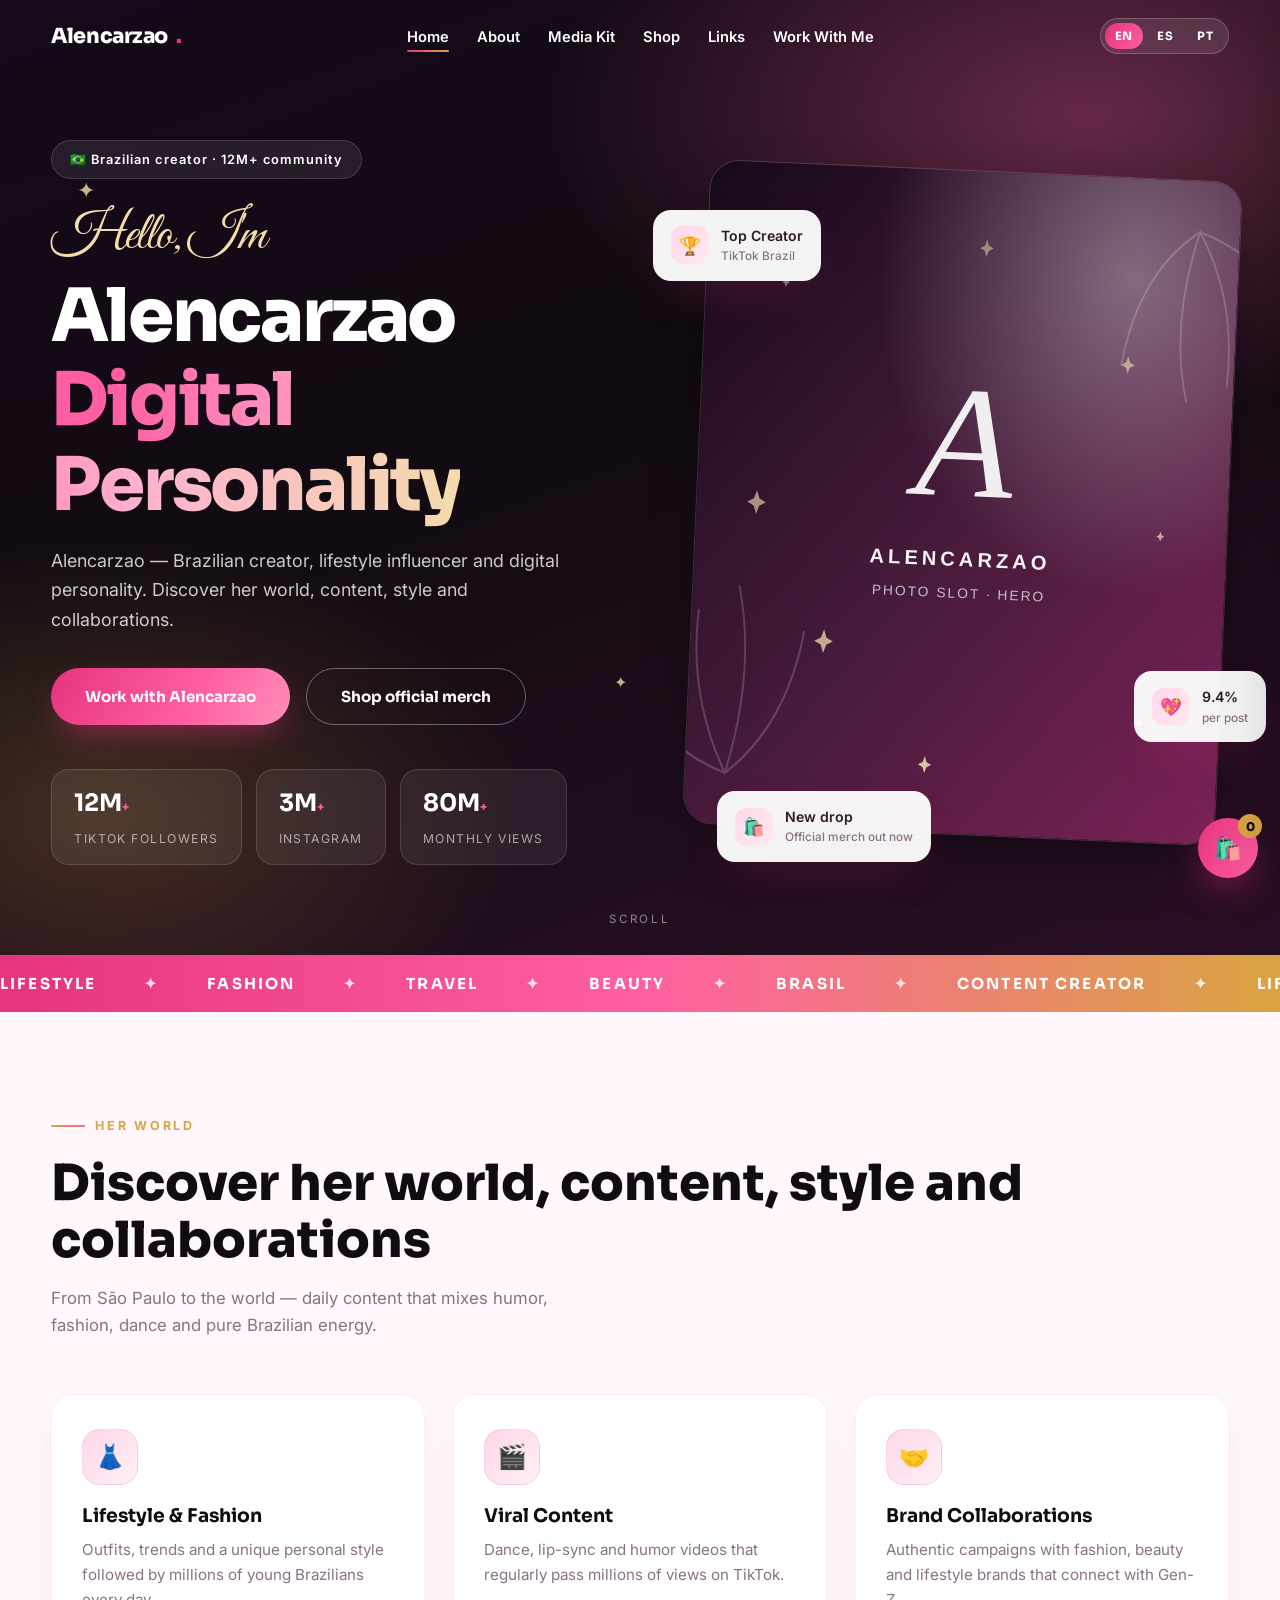
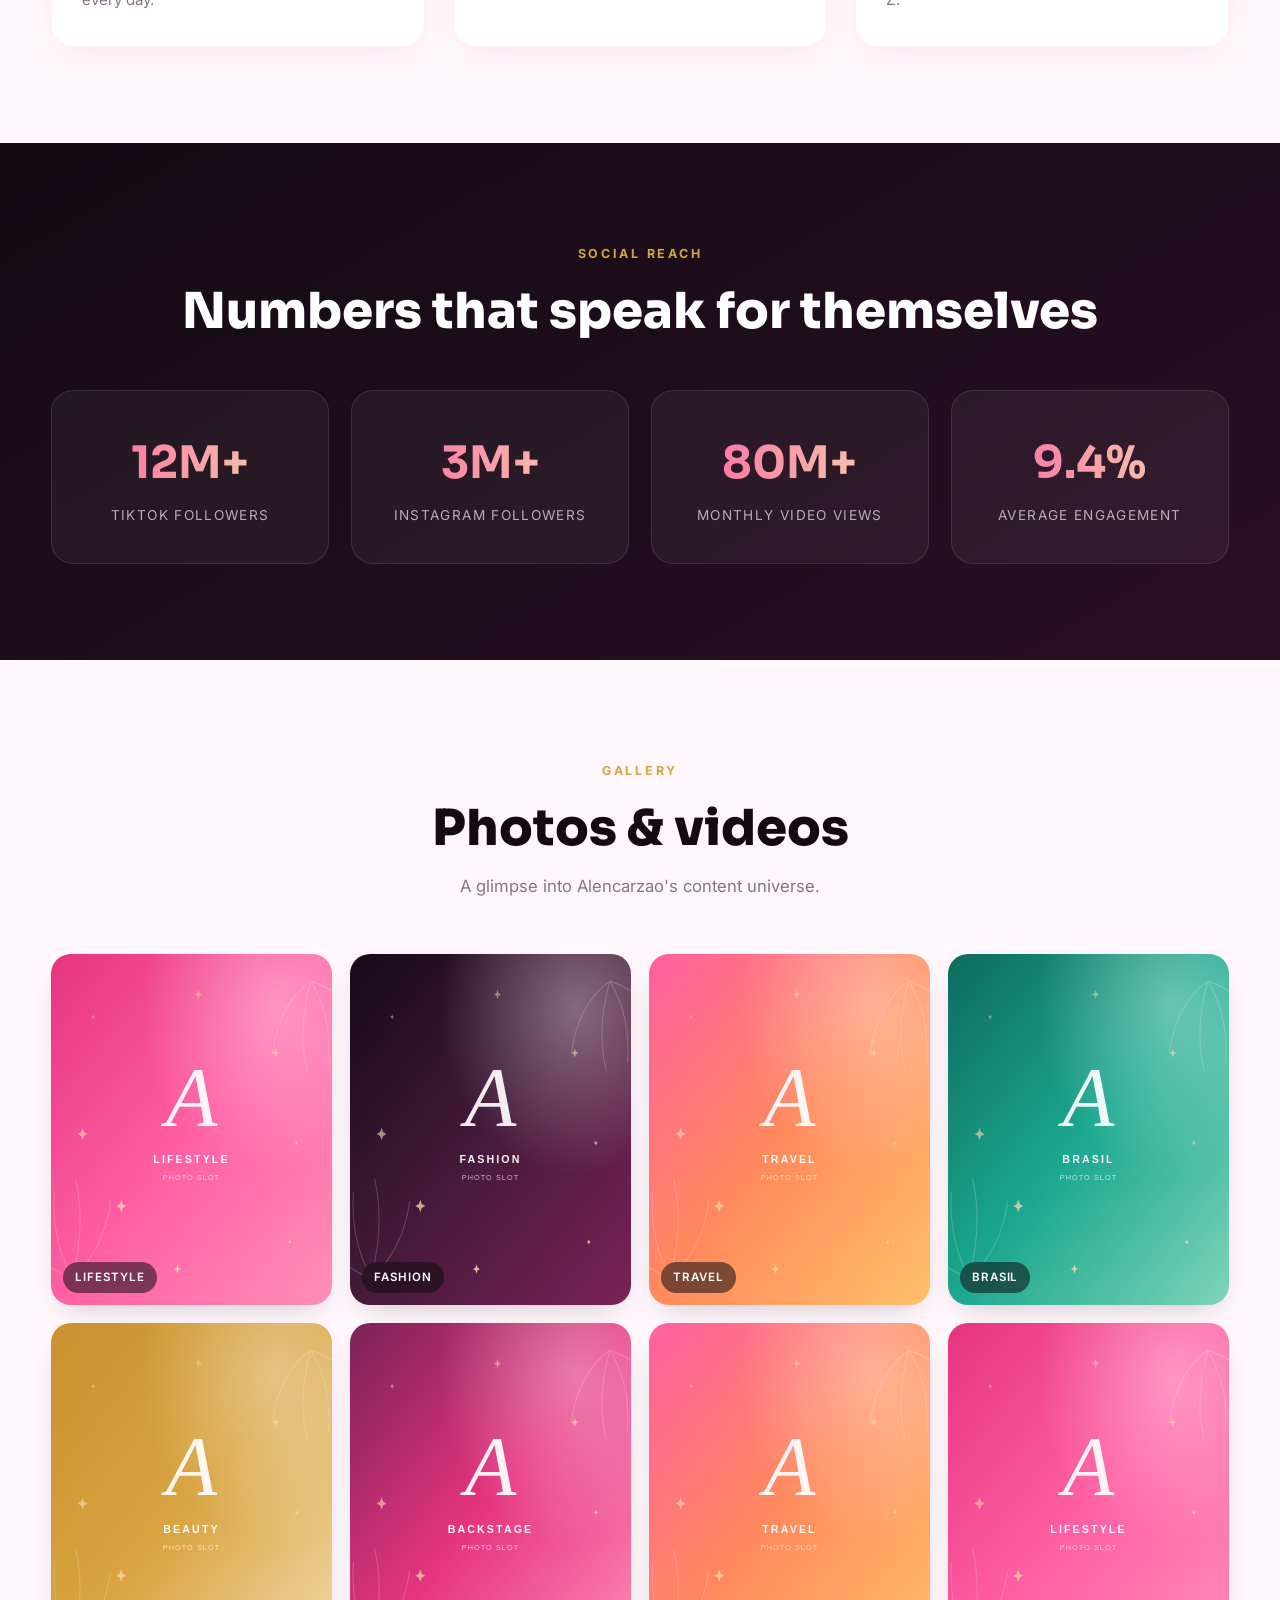
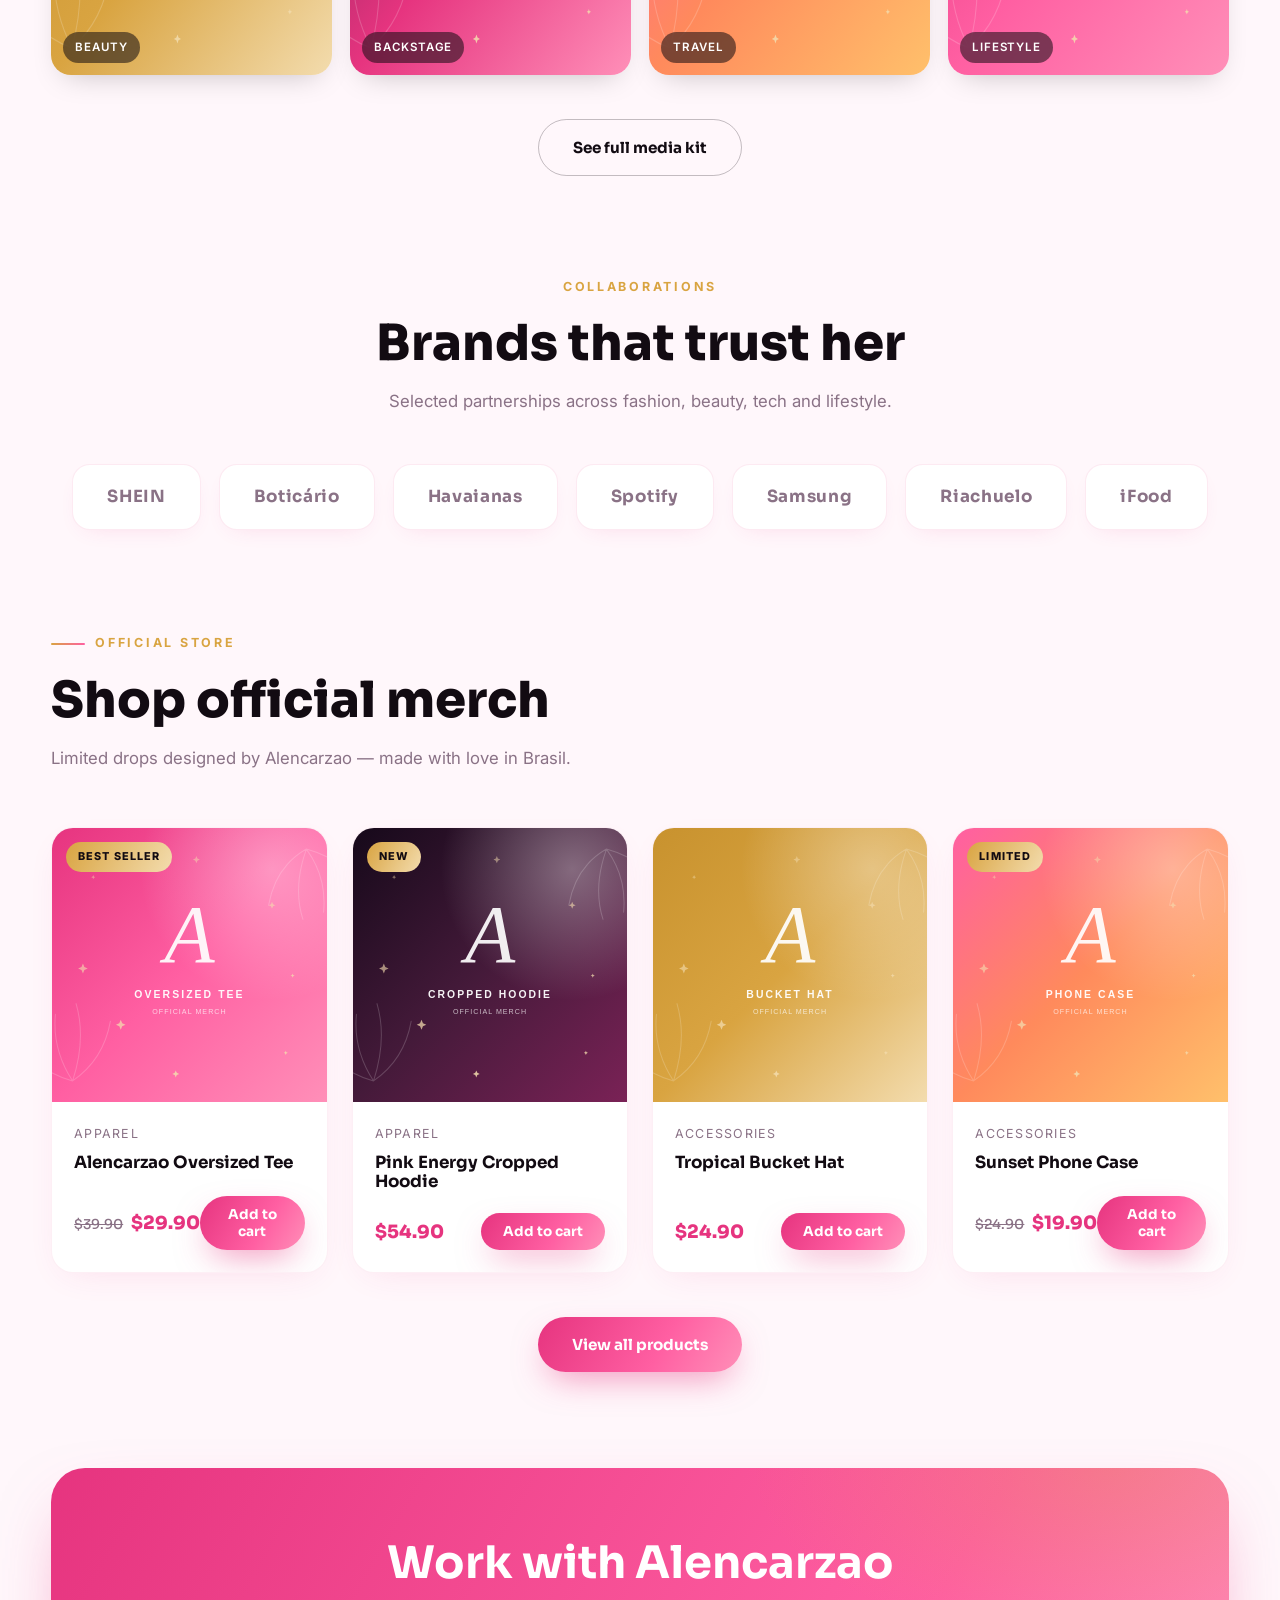
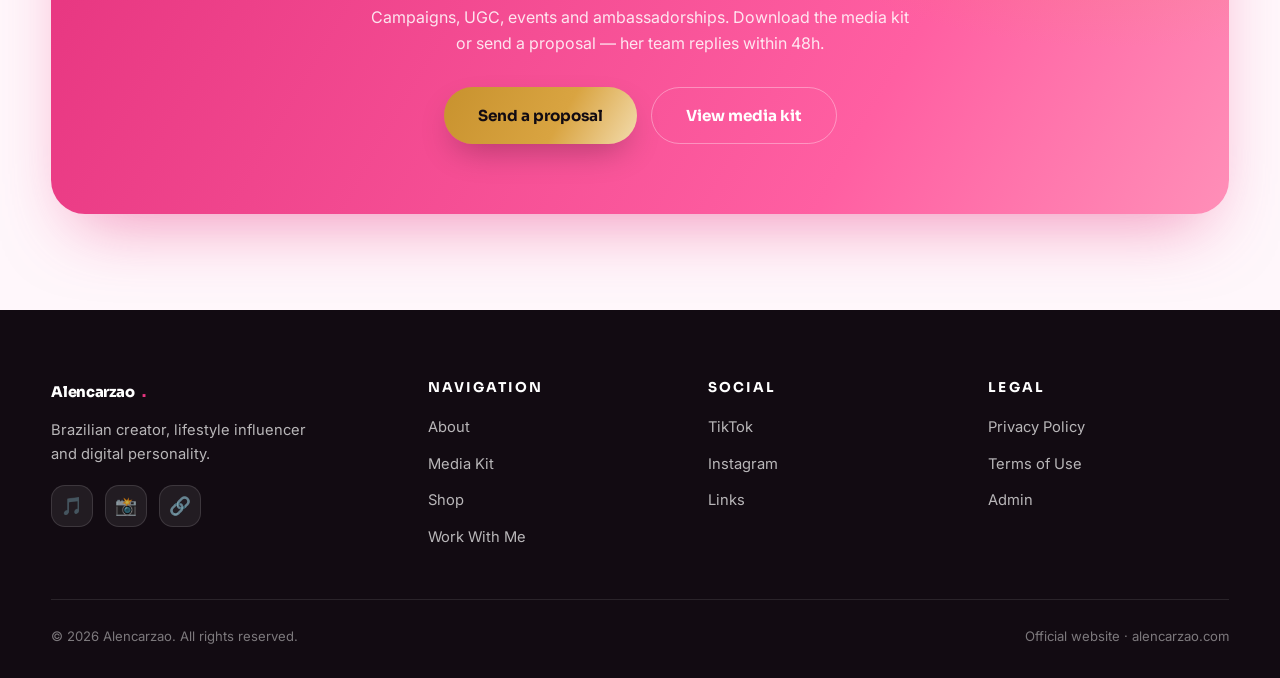
==== index.html @ 4f6c4b04 "Add Alencarzao official website: multilingual (EN/ES/PT-BR) influencer site with media kit, shop, li" ====
<!DOCTYPE html>
<html lang="en">
<head>
  <meta charset="UTF-8">
  <meta name="viewport" content="width=device-width, initial-scale=1.0">
  <title>Alencarzao — Brazilian Creator & Digital Personality | Official Site</title>
  <meta name="description" content="Alencarzao — Brazilian creator, lifestyle influencer and digital personality. Discover her world, content, style and collaborations. Shop official merch.">
  <meta property="og:title" content="Alencarzao — Official Site">
  <meta property="og:description" content="Brazilian creator, lifestyle influencer and digital personality. 12M+ community.">
  <meta property="og:type" content="website">
  <meta property="og:url" content="https://alencarzao.com">
  <link rel="icon" href="data:image/svg+xml,<svg xmlns='http://www.w3.org/2000/svg' viewBox='0 0 100 100'><text y='.9em' font-size='90'>💖</text></svg>">
  <link rel="preconnect" href="https://fonts.googleapis.com">
  <link rel="preconnect" href="https://fonts.gstatic.com" crossorigin>
  <link href="https://fonts.googleapis.com/css2?family=Sora:wght@400;600;700;800&family=Inter:wght@400;500;600;700&family=Great+Vibes&display=swap" rel="stylesheet">
  <link rel="stylesheet" href="assets/css/style.css">
</head>
<body>

  <!-- ============ HEADER ============ -->
  <header class="site-header on-dark-header">
    <div class="container header-inner">
      <a href="index.html" class="logo">Alencarzao<span class="dot">.</span></a>
      <nav>
        <ul class="nav-links">
          <li><a href="index.html" class="active" data-i18n="nav.home">Home</a></li>
          <li><a href="about.html" data-i18n="nav.about">About</a></li>
          <li><a href="mediakit.html" data-i18n="nav.mediakit">Media Kit</a></li>
          <li><a href="shop.html" data-i18n="nav.shop">Shop</a></li>
          <li><a href="links.html" data-i18n="nav.links">Links</a></li>
          <li><a href="contact.html" data-i18n="nav.contact">Work With Me</a></li>
        </ul>
      </nav>
      <div class="header-actions">
        <div class="lang-switch">
          <button data-lang="en">EN</button>
          <button data-lang="es">ES</button>
          <button data-lang="pt">PT</button>
        </div>
        <button class="burger" aria-label="Menu"><span></span><span></span><span></span></button>
      </div>
    </div>
  </header>

  <!-- ============ HERO ============ -->
  <section class="hero">
    <span class="sparkle" style="top:18%; left:6%; font-size:1.4rem;">✦</span>
    <span class="sparkle" style="top:70%; left:48%; font-size:1rem; animation-delay:1.2s;">✦</span>
    <span class="sparkle" style="top:30%; right:8%; font-size:1.2rem; animation-delay:2s;">✦</span>
    <div class="container">
      <div class="hero-text">
        <span class="hero-kicker" data-i18n="hero.kicker">🇧🇷 Brazilian creator · 12M+ community</span>
        <h1>
          <span class="script" data-i18n="hero.title.script">Hello, I'm</span>
          <span data-i18n="hero.title.main">Alencarzao</span><br>
          <em data-i18n="hero.title.em">Digital Personality</em>
        </h1>
        <p class="hero-sub" data-i18n="hero.sub">Alencarzao — Brazilian creator, lifestyle influencer and digital personality. Discover her world, content, style and collaborations.</p>
        <div class="hero-ctas">
          <a href="contact.html" class="btn btn-primary" data-i18n="hero.cta.work">Work with Alencarzao</a>
          <a href="shop.html" class="btn btn-ghost on-dark" data-i18n="hero.cta.shop">Shop official merch</a>
        </div>
        <div class="hero-stats">
          <div class="stat-pill"><b>12M<span class="plus">+</span></b><span data-i18n="hero.stat.tiktok">TikTok followers</span></div>
          <div class="stat-pill"><b>3M<span class="plus">+</span></b><span data-i18n="hero.stat.ig">Instagram</span></div>
          <div class="stat-pill"><b>80M<span class="plus">+</span></b><span data-i18n="hero.stat.views">Monthly views</span></div>
        </div>
      </div>
      <div class="hero-visual">
        <div class="hero-photo"><img src="assets/img/hero.svg" alt="Alencarzao — Brazilian creator" data-photo-slot="hero"></div>
        <div class="float-card fc-1"><span class="ic">🏆</span><div><span data-i18n="hero.card1">Top Creator</span><small data-i18n="hero.card1.sub">TikTok Brazil</small></div></div>
        <div class="float-card fc-2"><span class="ic">💖</span><div><span>9.4%</span><small data-i18n="hero.card2.sub">per post</small></div></div>
        <div class="float-card fc-3"><span class="ic">🛍️</span><div><span data-i18n="hero.card3">New drop</span><small data-i18n="hero.card3.sub">Official merch out now</small></div></div>
      </div>
    </div>
    <span class="hero-scroll" data-i18n="hero.scroll">Scroll</span>
  </section>

  <!-- ============ MARQUEE ============ -->
  <div class="marquee" aria-hidden="true">
    <div class="marquee-track">
      <span data-i18n="marquee.1">Lifestyle</span><span data-i18n="marquee.2">Fashion</span><span data-i18n="marquee.3">Travel</span>
      <span data-i18n="marquee.4">Beauty</span><span data-i18n="marquee.5">Brasil</span><span data-i18n="marquee.6">Content Creator</span>
      <span data-i18n="marquee.1">Lifestyle</span><span data-i18n="marquee.2">Fashion</span><span data-i18n="marquee.3">Travel</span>
      <span data-i18n="marquee.4">Beauty</span><span data-i18n="marquee.5">Brasil</span><span data-i18n="marquee.6">Content Creator</span>
    </div>
  </div>

  <!-- ============ HER WORLD ============ -->
  <section>
    <div class="container">
      <div class="reveal">
        <span class="eyebrow" data-i18n="world.eyebrow">Her world</span>
        <h2 class="section-title" data-i18n="world.title">Discover her world, content, style and collaborations</h2>
        <p class="section-sub" data-i18n="world.sub">From São Paulo to the world — daily content that mixes humor, fashion, dance and pure Brazilian energy.</p>
      </div>
      <div class="grid-3">
        <div class="card reveal"><span class="ic">👗</span><h3 data-i18n="world.c1.title">Lifestyle & Fashion</h3><p data-i18n="world.c1.text">Outfits, trends and a unique personal style followed by millions of young Brazilians every day.</p></div>
        <div class="card reveal reveal-d1"><span class="ic">🎬</span><h3 data-i18n="world.c2.title">Viral Content</h3><p data-i18n="world.c2.text">Dance, lip-sync and humor videos that regularly pass millions of views on TikTok.</p></div>
        <div class="card reveal reveal-d2"><span class="ic">🤝</span><h3 data-i18n="world.c3.title">Brand Collaborations</h3><p data-i18n="world.c3.text">Authentic campaigns with fashion, beauty and lifestyle brands that connect with Gen-Z.</p></div>
      </div>
    </div>
  </section>

  <!-- ============ STATS BAND ============ -->
  <section class="stats-band">
    <div class="container">
      <div class="center reveal">
        <span class="eyebrow" data-i18n="stats.eyebrow">Social reach</span>
        <h2 class="section-title" data-i18n="stats.title">Numbers that speak for themselves</h2>
      </div>
      <div class="stats-grid">
        <div class="stat-big reveal"><b>12M+</b><span data-i18n="stats.tiktok">TikTok followers</span></div>
        <div class="stat-big reveal reveal-d1"><b>3M+</b><span data-i18n="stats.ig">Instagram followers</span></div>
        <div class="stat-big reveal reveal-d2"><b>80M+</b><span data-i18n="stats.views">Monthly video views</span></div>
        <div class="stat-big reveal reveal-d3"><b>9.4%</b><span data-i18n="stats.eng">Average engagement</span></div>
      </div>
    </div>
  </section>

  <!-- ============ GALLERY ============ -->
  <section>
    <div class="container">
      <div class="center reveal">
        <span class="eyebrow" data-i18n="gallery.eyebrow">Gallery</span>
        <h2 class="section-title" data-i18n="gallery.title">Photos & videos</h2>
        <p class="section-sub" data-i18n="gallery.sub">A glimpse into Alencarzao's content universe.</p>
      </div>
      <div class="gallery-grid">
        <div class="g-item reveal"><img src="assets/img/gallery-1.svg" alt="Lifestyle" data-photo-slot="gallery-1"><span class="g-tag" data-i18n="gallery.tag1">Lifestyle</span></div>
        <div class="g-item reveal reveal-d1"><img src="assets/img/gallery-2.svg" alt="Fashion" data-photo-slot="gallery-2"><span class="g-tag" data-i18n="gallery.tag2">Fashion</span></div>
        <div class="g-item reveal reveal-d2"><img src="assets/img/gallery-3.svg" alt="Travel" data-photo-slot="gallery-3"><span class="g-tag" data-i18n="gallery.tag3">Travel</span></div>
        <div class="g-item reveal reveal-d3"><img src="assets/img/gallery-4.svg" alt="Brasil" data-photo-slot="gallery-4"><span class="g-tag" data-i18n="gallery.tag4">Brasil</span></div>
        <div class="g-item reveal"><img src="assets/img/gallery-5.svg" alt="Beauty" data-photo-slot="gallery-5"><span class="g-tag" data-i18n="gallery.tag5">Beauty</span></div>
        <div class="g-item reveal reveal-d1"><img src="assets/img/gallery-6.svg" alt="Backstage" data-photo-slot="gallery-6"><span class="g-tag" data-i18n="gallery.tag6">Backstage</span></div>
        <div class="g-item reveal reveal-d2"><img src="assets/img/gallery-3.svg" alt="Travel" data-photo-slot="gallery-7"><span class="g-tag" data-i18n="gallery.tag3">Travel</span></div>
        <div class="g-item reveal reveal-d3"><img src="assets/img/gallery-1.svg" alt="Lifestyle" data-photo-slot="gallery-8"><span class="g-tag" data-i18n="gallery.tag1">Lifestyle</span></div>
      </div>
      <div class="center" style="margin-top:44px;">
        <a href="mediakit.html" class="btn btn-ghost" data-i18n="gallery.cta">See full media kit</a>
      </div>
    </div>
  </section>

  <!-- ============ COLLABS ============ -->
  <section style="padding-top:0;">
    <div class="container">
      <div class="center reveal">
        <span class="eyebrow" data-i18n="collabs.eyebrow">Collaborations</span>
        <h2 class="section-title" data-i18n="collabs.title">Brands that trust her</h2>
        <p class="section-sub" data-i18n="collabs.sub">Selected partnerships across fashion, beauty, tech and lifestyle.</p>
      </div>
      <div class="collab-row reveal">
        <span class="collab-chip">SHEIN</span>
        <span class="collab-chip">Boticário</span>
        <span class="collab-chip">Havaianas</span>
        <span class="collab-chip">Spotify</span>
        <span class="collab-chip">Samsung</span>
        <span class="collab-chip">Riachuelo</span>
        <span class="collab-chip">iFood</span>
      </div>
    </div>
  </section>

  <!-- ============ SHOP PREVIEW ============ -->
  <section style="padding-top:0;">
    <div class="container">
      <div class="reveal">
        <span class="eyebrow" data-i18n="shop.eyebrow">Official store</span>
        <h2 class="section-title" data-i18n="shop.title">Shop official merch</h2>
        <p class="section-sub" data-i18n="shop.sub">Limited drops designed by Alencarzao — made with love in Brasil.</p>
      </div>
      <div class="grid-4" id="home-products"></div>
      <div class="center" style="margin-top:44px;">
        <a href="shop.html" class="btn btn-primary" data-i18n="shop.cta">View all products</a>
      </div>
    </div>
  </section>

  <!-- ============ CTA BANNER ============ -->
  <section style="padding-top:0;">
    <div class="container">
      <div class="cta-banner reveal">
        <h2 data-i18n="cta.title">Work with Alencarzao</h2>
        <p data-i18n="cta.text">Campaigns, UGC, events and ambassadorships. Download the media kit or send a proposal — her team replies within 48h.</p>
        <div style="display:flex; gap:14px; justify-content:center; flex-wrap:wrap;">
          <a href="contact.html" class="btn btn-gold" data-i18n="cta.btn1">Send a proposal</a>
          <a href="mediakit.html" class="btn btn-ghost on-dark" data-i18n="cta.btn2">View media kit</a>
        </div>
      </div>
    </div>
  </section>

  <!-- ============ FOOTER ============ -->
  <footer class="site-footer">
    <div class="container">
      <div class="footer-grid">
        <div>
          <a href="index.html" class="logo">Alencarzao<span class="dot">.</span></a>
          <p style="font-size:.92rem; max-width:280px;" data-i18n="footer.tagline">Brazilian creator, lifestyle influencer and digital personality.</p>
          <div class="social-row">
            <a href="https://www.tiktok.com/@rigbylokaporradeira" target="_blank" rel="noopener" aria-label="TikTok">🎵</a>
            <a href="https://www.instagram.com/alencarzaoficial/" target="_blank" rel="noopener" aria-label="Instagram">📸</a>
            <a href="links.html" aria-label="Links">🔗</a>
          </div>
        </div>
        <div>
          <h4 data-i18n="footer.nav">Navigation</h4>
          <ul>
            <li><a href="about.html" data-i18n="nav.about">About</a></li>
            <li><a href="mediakit.html" data-i18n="nav.mediakit">Media Kit</a></li>
            <li><a href="shop.html" data-i18n="nav.shop">Shop</a></li>
            <li><a href="contact.html" data-i18n="nav.contact">Work With Me</a></li>
          </ul>
        </div>
        <div>
          <h4 data-i18n="footer.social">Social</h4>
          <ul>
            <li><a href="https://www.tiktok.com/@rigbylokaporradeira" target="_blank" rel="noopener">TikTok</a></li>
            <li><a href="https://www.instagram.com/alencarzaoficial/" target="_blank" rel="noopener">Instagram</a></li>
            <li><a href="links.html" data-i18n="nav.links">Links</a></li>
          </ul>
        </div>
        <div>
          <h4 data-i18n="footer.legal">Legal</h4>
          <ul>
            <li><a href="#" data-i18n="footer.privacy">Privacy Policy</a></li>
            <li><a href="#" data-i18n="footer.terms">Terms of Use</a></li>
            <li><a href="admin/" data-i18n="footer.admin">Admin</a></li>
          </ul>
        </div>
      </div>
      <div class="footer-bottom">
        <span>© 2026 Alencarzao. <span data-i18n="footer.rights">All rights reserved.</span></span>
        <span><span data-i18n="footer.made">Official website</span> · alencarzao.com</span>
      </div>
    </div>
  </footer>

  <!-- Cart -->
  <button class="cart-fab" aria-label="Cart">🛍️<span class="cart-count">0</span></button>
  <div class="drawer-backdrop"></div>
  <aside class="cart-drawer">
    <div class="cart-head"><h3 data-i18n="cart.title">Your cart</h3><button class="cart-close">✕</button></div>
    <div class="cart-items"></div>
    <div class="cart-foot">
      <div class="cart-total"><span data-i18n="cart.total">Total</span><b>$0.00</b></div>
      <button class="btn btn-primary cart-checkout-btn" data-i18n="cart.checkout">Checkout</button>
    </div>
  </aside>

  <script src="assets/js/i18n.js"></script>
  <script src="assets/js/main.js"></script>
  <script>
    document.addEventListener("DOMContentLoaded", () => renderProducts("#home-products", "all", 4));
    document.addEventListener("langchange", () => renderProducts("#home-products", "all", 4));
  </script>
</body>
</html>
---- assets/css/style.css ----
/* ============================================================
   ALENCARZAO — Official Site
   Premium feminine Brazilian aesthetic: pink / white / black / soft gold
   ============================================================ */

:root {
  --pink: #ff5fa2;
  --pink-deep: #e6347f;
  --pink-soft: #ffd6e8;
  --pink-bg: #fff7fb;
  --gold: #d9a441;
  --gold-soft: #f3dcae;
  --black: #120b12;
  --black-soft: #1d141d;
  --white: #ffffff;
  --ink: #2b1c28;
  --muted: #8a7286;
  --radius: 22px;
  --shadow: 0 18px 50px -18px rgba(230, 52, 127, .25);
  --shadow-dark: 0 24px 60px -20px rgba(0, 0, 0, .55);
  --font-head: 'Sora', sans-serif;
  --font-body: 'Inter', sans-serif;
  --font-script: 'Great Vibes', cursive;
}

* { margin: 0; padding: 0; box-sizing: border-box; }

html { scroll-behavior: smooth; }

body {
  font-family: var(--font-body);
  color: var(--ink);
  background: var(--pink-bg);
  line-height: 1.65;
  overflow-x: hidden;
}

img, svg { max-width: 100%; display: block; }

h1, h2, h3, h4 { font-family: var(--font-head); line-height: 1.15; color: var(--black); }

a { color: inherit; text-decoration: none; }

.container { width: min(1180px, 92%); margin: 0 auto; }

section { padding: 96px 0; position: relative; }

/* ---------- Utility ---------- */
.script { font-family: var(--font-script); color: var(--pink-deep); font-weight: 400; }
.eyebrow {
  display: inline-flex; align-items: center; gap: 10px;
  font-size: .78rem; font-weight: 700; letter-spacing: .22em;
  text-transform: uppercase; color: var(--gold);
  margin-bottom: 18px;
}
.eyebrow::before { content: ""; width: 34px; height: 2px; background: linear-gradient(90deg, var(--gold), var(--pink)); border-radius: 2px; }

.section-title { font-size: clamp(2rem, 4.4vw, 3.1rem); font-weight: 800; margin-bottom: 16px; }
.section-sub { color: var(--muted); max-width: 560px; font-size: 1.05rem; }

.center { text-align: center; }
.center .section-sub { margin: 0 auto; }
.center .eyebrow::before { display: none; }

/* ---------- Buttons ---------- */
.btn {
  display: inline-flex; align-items: center; justify-content: center; gap: 10px;
  padding: 15px 34px; border-radius: 999px;
  font-family: var(--font-head); font-weight: 700; font-size: .95rem;
  cursor: pointer; border: none; transition: transform .25s ease, box-shadow .25s ease, background .25s ease;
}
.btn:active { transform: scale(.97); }
.btn-primary {
  background: linear-gradient(120deg, var(--pink-deep), var(--pink) 60%, #ff8fb8);
  color: #fff; box-shadow: 0 14px 34px -10px rgba(230, 52, 127, .55);
}
.btn-primary:hover { transform: translateY(-3px); box-shadow: 0 20px 40px -10px rgba(230, 52, 127, .6); }
.btn-gold {
  background: linear-gradient(120deg, #c8922e, var(--gold) 60%, var(--gold-soft));
  color: var(--black); box-shadow: 0 14px 34px -12px rgba(217, 164, 65, .55);
}
.btn-gold:hover { transform: translateY(-3px); }
.btn-ghost {
  background: transparent; color: var(--black);
  border: 1.5px solid rgba(18, 11, 18, .25);
}
.btn-ghost:hover { border-color: var(--pink-deep); color: var(--pink-deep); transform: translateY(-3px); }
.btn-ghost.on-dark { color: #fff; border-color: rgba(255, 255, 255, .35); }
.btn-ghost.on-dark:hover { border-color: var(--pink); color: var(--pink-soft); }
.btn-sm { padding: 10px 22px; font-size: .85rem; }

/* ---------- Header ---------- */
.site-header {
  position: fixed; inset: 0 0 auto 0; z-index: 100;
  transition: background .35s ease, box-shadow .35s ease, padding .35s ease;
  padding: 18px 0;
}
.site-header.scrolled {
  background: rgba(255, 255, 255, .88);
  backdrop-filter: blur(14px); -webkit-backdrop-filter: blur(14px);
  box-shadow: 0 8px 30px -12px rgba(230, 52, 127, .18);
  padding: 10px 0;
}
.header-inner { display: flex; align-items: center; justify-content: space-between; gap: 20px; }

.logo { font-family: var(--font-head); font-weight: 800; font-size: 1.3rem; letter-spacing: -.02em; color: var(--black); display: flex; align-items: center; gap: 8px; }
.logo .dot { color: var(--pink-deep); }
.on-dark-header .logo, .on-dark-header .nav-links a { color: #fff; }
.site-header.scrolled .logo, .site-header.scrolled .nav-links a { color: var(--black); }

.nav-links { display: flex; align-items: center; gap: 28px; list-style: none; }
.nav-links a { font-size: .92rem; font-weight: 600; position: relative; padding: 4px 0; }
.nav-links a::after {
  content: ""; position: absolute; left: 0; bottom: -2px; width: 0; height: 2px;
  background: linear-gradient(90deg, var(--pink-deep), var(--gold)); border-radius: 2px; transition: width .3s ease;
}
.nav-links a:hover::after, .nav-links a.active::after { width: 100%; }

.header-actions { display: flex; align-items: center; gap: 14px; }

/* Language switcher */
.lang-switch { display: flex; gap: 4px; background: rgba(255, 255, 255, .6); border: 1px solid rgba(230, 52, 127, .18); border-radius: 999px; padding: 4px; }
.on-dark-header .lang-switch { background: rgba(255, 255, 255, .1); border-color: rgba(255, 255, 255, .2); }
.site-header.scrolled .lang-switch { background: rgba(255, 255, 255, .7); border-color: rgba(230, 52, 127, .18); }
.lang-switch button {
  border: none; background: transparent; cursor: pointer;
  font-family: var(--font-head); font-size: .72rem; font-weight: 700;
  padding: 6px 10px; border-radius: 999px; color: inherit; letter-spacing: .06em;
}
.on-dark-header .lang-switch button { color: #fff; }
.site-header.scrolled .lang-switch button { color: var(--ink); }
.lang-switch button.active { background: linear-gradient(120deg, var(--pink-deep), var(--pink)); color: #fff !important; }

.burger { display: none; width: 44px; height: 44px; border: none; background: transparent; cursor: pointer; z-index: 120; }
.burger span { display: block; width: 24px; height: 2px; margin: 5px auto; background: currentColor; border-radius: 2px; transition: .3s; color: var(--black); }
.on-dark-header .burger span { background: #fff; }
.site-header.scrolled .burger span { background: var(--black); }
.burger.open span:nth-child(1) { transform: translateY(7px) rotate(45deg); }
.burger.open span:nth-child(2) { opacity: 0; }
.burger.open span:nth-child(3) { transform: translateY(-7px) rotate(-45deg); }

/* ---------- Hero ---------- */
.hero {
  min-height: 100svh; display: flex; align-items: center;
  background:
    radial-gradient(900px 500px at 85% 12%, rgba(255, 95, 162, .35), transparent 60%),
    radial-gradient(700px 460px at 8% 85%, rgba(217, 164, 65, .22), transparent 60%),
    linear-gradient(160deg, #16091a 0%, var(--black) 45%, #2a0f24 100%);
  color: #fff; padding: 140px 0 90px; overflow: hidden;
}
.hero .container { display: grid; grid-template-columns: 1.05fr .95fr; gap: 56px; align-items: center; }

.hero-kicker {
  display: inline-flex; align-items: center; gap: 10px;
  background: rgba(255, 255, 255, .08); border: 1px solid rgba(255, 255, 255, .14);
  padding: 8px 18px; border-radius: 999px; font-size: .8rem; font-weight: 600; letter-spacing: .08em;
  margin-bottom: 26px; backdrop-filter: blur(6px);
}
.hero-kicker .flag { font-size: 1rem; }

.hero h1 { color: #fff; font-size: clamp(2.8rem, 6.5vw, 4.6rem); font-weight: 800; letter-spacing: -.03em; margin-bottom: 8px; }
.hero h1 .script { display: block; font-size: clamp(2.2rem, 5vw, 3.4rem); color: var(--gold-soft); margin-bottom: 6px; }
.hero h1 em { font-style: normal; background: linear-gradient(90deg, var(--pink) 10%, #ffb1cf 50%, var(--gold-soft)); -webkit-background-clip: text; background-clip: text; -webkit-text-fill-color: transparent; }

.hero-sub { color: rgba(255, 255, 255, .78); font-size: 1.12rem; max-width: 520px; margin: 18px 0 34px; }

.hero-ctas { display: flex; flex-wrap: wrap; gap: 16px; margin-bottom: 44px; }

.hero-stats { display: flex; gap: 14px; flex-wrap: wrap; }
.stat-pill {
  background: rgba(255, 255, 255, .07); border: 1px solid rgba(255, 255, 255, .13);
  border-radius: 18px; padding: 14px 22px; backdrop-filter: blur(8px); min-width: 128px;
}
.stat-pill b { display: block; font-family: var(--font-head); font-size: 1.5rem; color: #fff; }
.stat-pill span { font-size: .76rem; letter-spacing: .12em; text-transform: uppercase; color: rgba(255, 255, 255, .6); }
.stat-pill b .plus { color: var(--pink); }

.hero-visual { position: relative; }
.hero-photo {
  border-radius: 30px; overflow: hidden; box-shadow: var(--shadow-dark);
  transform: rotate(2.5deg); border: 1px solid rgba(255, 255, 255, .15);
}
.hero-photo img { width: 100%; aspect-ratio: 4 / 5; object-fit: cover; }
.float-card {
  position: absolute; background: rgba(255, 255, 255, .95); color: var(--ink);
  border-radius: 18px; padding: 14px 18px; box-shadow: var(--shadow);
  display: flex; align-items: center; gap: 12px; font-weight: 600; font-size: .88rem;
  animation: floaty 5s ease-in-out infinite;
}
.float-card .ic { width: 38px; height: 38px; border-radius: 12px; display: grid; place-items: center; font-size: 1.1rem; background: linear-gradient(135deg, var(--pink-soft), #ffeaf3); }
.float-card small { display: block; color: var(--muted); font-weight: 500; font-size: .74rem; }
.fc-1 { top: 6%; left: -8%; animation-delay: 0s; }
.fc-2 { bottom: 14%; right: -7%; animation-delay: 1.4s; }
.fc-3 { bottom: -4%; left: 4%; animation-delay: 2.6s; }

@keyframes floaty { 0%, 100% { transform: translateY(0); } 50% { transform: translateY(-12px); } }

.hero-scroll { position: absolute; bottom: 26px; left: 50%; transform: translateX(-50%); color: rgba(255,255,255,.5); font-size: .72rem; letter-spacing: .25em; text-transform: uppercase; animation: floaty 3s ease-in-out infinite; }

/* sparkle decorations */
.sparkle { position: absolute; color: var(--gold-soft); opacity: .8; animation: spark 4s ease-in-out infinite; pointer-events: none; }
@keyframes spark { 0%, 100% { transform: scale(.7) rotate(0deg); opacity: .35; } 50% { transform: scale(1.15) rotate(18deg); opacity: .95; } }

/* ---------- Marquee ---------- */
.marquee { background: linear-gradient(90deg, var(--pink-deep), var(--pink) 50%, var(--gold)); padding: 16px 0; overflow: hidden; }
.marquee-track { display: flex; gap: 48px; white-space: nowrap; animation: marquee 26s linear infinite; width: max-content; }
.marquee-track span { color: #fff; font-family: var(--font-head); font-weight: 700; font-size: .95rem; letter-spacing: .14em; text-transform: uppercase; display: inline-flex; align-items: center; gap: 48px; }
.marquee-track span::after { content: "✦"; color: rgba(255, 255, 255, .8); }
@keyframes marquee { to { transform: translateX(-50%); } }

/* ---------- Cards / grids ---------- */
.grid-3 { display: grid; grid-template-columns: repeat(3, 1fr); gap: 28px; margin-top: 54px; }
.grid-4 { display: grid; grid-template-columns: repeat(4, 1fr); gap: 24px; margin-top: 54px; }
.grid-2 { display: grid; grid-template-columns: 1fr 1fr; gap: 48px; align-items: center; }

.card {
  background: #fff; border-radius: var(--radius); padding: 34px 30px;
  box-shadow: 0 10px 36px -16px rgba(230, 52, 127, .16);
  border: 1px solid rgba(230, 52, 127, .08);
  transition: transform .3s ease, box-shadow .3s ease;
}
.card:hover { transform: translateY(-8px); box-shadow: var(--shadow); }
.card .ic {
  width: 56px; height: 56px; border-radius: 18px; display: grid; place-items: center;
  font-size: 1.5rem; margin-bottom: 20px;
  background: linear-gradient(135deg, var(--pink-soft), #fff0f7);
  border: 1px solid rgba(230, 52, 127, .12);
}
.card h3 { font-size: 1.18rem; margin-bottom: 10px; }
.card p { color: var(--muted); font-size: .95rem; }

/* ---------- Gallery ---------- */
.gallery-grid { display: grid; grid-template-columns: repeat(4, 1fr); gap: 18px; margin-top: 54px; }
.g-item { border-radius: 20px; overflow: hidden; position: relative; cursor: pointer; box-shadow: 0 12px 30px -14px rgba(0, 0, 0, .25); }
.g-item img { width: 100%; aspect-ratio: 4 / 5; object-fit: cover; transition: transform .5s ease; }
.g-item:hover img { transform: scale(1.06); }
.g-item .g-tag {
  position: absolute; left: 12px; bottom: 12px; z-index: 2;
  background: rgba(18, 11, 18, .55); color: #fff; backdrop-filter: blur(6px);
  font-size: .72rem; font-weight: 600; letter-spacing: .08em; text-transform: uppercase;
  padding: 6px 12px; border-radius: 999px;
}
.g-item.tall { grid-row: span 2; }
.g-item.tall img { aspect-ratio: auto; height: 100%; }

/* ---------- Stats band ---------- */
.stats-band { background: linear-gradient(150deg, var(--black) 0%, #2a0f24 100%); color: #fff; }
.stats-band .section-title, .stats-band h3 { color: #fff; }
.stats-grid { display: grid; grid-template-columns: repeat(4, 1fr); gap: 22px; margin-top: 50px; }
.stat-big {
  text-align: center; padding: 36px 18px; border-radius: var(--radius);
  background: rgba(255, 255, 255, .05); border: 1px solid rgba(255, 255, 255, .1);
}
.stat-big b { font-family: var(--font-head); font-size: clamp(2rem, 4vw, 2.8rem); display: block; background: linear-gradient(90deg, var(--pink), var(--gold-soft)); -webkit-background-clip: text; background-clip: text; -webkit-text-fill-color: transparent; }
.stat-big span { color: rgba(255, 255, 255, .65); font-size: .85rem; letter-spacing: .1em; text-transform: uppercase; }

/* ---------- Collab logos ---------- */
.collab-row { display: flex; flex-wrap: wrap; gap: 18px; justify-content: center; margin-top: 48px; }
.collab-chip {
  font-family: var(--font-head); font-weight: 700; font-size: 1.05rem; color: var(--muted);
  background: #fff; padding: 18px 34px; border-radius: 18px;
  border: 1px solid rgba(230, 52, 127, .1); box-shadow: 0 8px 24px -14px rgba(230, 52, 127, .2);
  transition: .3s; letter-spacing: .04em;
}
.collab-chip:hover { color: var(--pink-deep); transform: translateY(-4px); }

/* ---------- Shop preview ---------- */
.product-card { background: #fff; border-radius: var(--radius); overflow: hidden; border: 1px solid rgba(230, 52, 127, .08); box-shadow: 0 10px 36px -16px rgba(230, 52, 127, .16); transition: transform .3s, box-shadow .3s; display: flex; flex-direction: column; }
.product-card:hover { transform: translateY(-8px); box-shadow: var(--shadow); }
.product-card .p-img { position: relative; overflow: hidden; }
.product-card .p-img img { aspect-ratio: 1; object-fit: cover; width: 100%; transition: transform .5s; }
.product-card:hover .p-img img { transform: scale(1.05); }
.p-badge { position: absolute; top: 14px; left: 14px; background: linear-gradient(120deg, var(--gold), var(--gold-soft)); color: var(--black); font-size: .68rem; font-weight: 800; letter-spacing: .1em; text-transform: uppercase; padding: 6px 12px; border-radius: 999px; }
.p-body { padding: 22px; display: flex; flex-direction: column; gap: 8px; flex: 1; }
.p-body h3 { font-size: 1.05rem; }
.p-cat { color: var(--muted); font-size: .78rem; letter-spacing: .1em; text-transform: uppercase; }
.p-foot { display: flex; align-items: center; justify-content: space-between; margin-top: auto; padding-top: 14px; }
.p-price { font-family: var(--font-head); font-weight: 800; font-size: 1.15rem; color: var(--pink-deep); }
.p-price s { color: var(--muted); font-weight: 500; font-size: .85rem; margin-right: 8px; }

/* ---------- CTA banner ---------- */
.cta-banner {
  background:
    radial-gradient(600px 300px at 90% 0%, rgba(217, 164, 65, .25), transparent 60%),
    linear-gradient(120deg, var(--pink-deep), var(--pink) 70%, #ff8fb8);
  border-radius: 34px; color: #fff; padding: 70px 60px; text-align: center;
  box-shadow: 0 30px 70px -25px rgba(230, 52, 127, .55); position: relative; overflow: hidden;
}
.cta-banner h2 { color: #fff; font-size: clamp(1.8rem, 4vw, 2.8rem); margin-bottom: 14px; }
.cta-banner p { color: rgba(255, 255, 255, .85); max-width: 540px; margin: 0 auto 30px; }
.cta-banner .btn-gold { box-shadow: 0 14px 34px -10px rgba(0, 0, 0, .3); }

/* ---------- Footer ---------- */
.site-footer { background: var(--black); color: rgba(255, 255, 255, .7); padding: 70px 0 30px; }
.footer-grid { display: grid; grid-template-columns: 1.4fr 1fr 1fr 1fr; gap: 40px; margin-bottom: 50px; }
.site-footer .logo { color: #fff; margin-bottom: 14px; }
.site-footer h4 { color: #fff; font-size: .85rem; letter-spacing: .15em; text-transform: uppercase; margin-bottom: 18px; }
.site-footer ul { list-style: none; display: grid; gap: 10px; }
.site-footer a { font-size: .92rem; transition: color .2s; }
.site-footer a:hover { color: var(--pink); }
.social-row { display: flex; gap: 12px; margin-top: 18px; }
.social-row a {
  width: 42px; height: 42px; border-radius: 14px; display: grid; place-items: center;
  background: rgba(255, 255, 255, .07); border: 1px solid rgba(255, 255, 255, .12); font-size: 1.1rem; transition: .3s;
}
.social-row a:hover { background: var(--pink-deep); transform: translateY(-3px); }
.footer-bottom { border-top: 1px solid rgba(255, 255, 255, .1); padding-top: 26px; display: flex; justify-content: space-between; gap: 14px; flex-wrap: wrap; font-size: .82rem; color: rgba(255, 255, 255, .45); }
.footer-bottom a { color: rgba(255, 255, 255, .6); }

/* ---------- Page hero (subpages) ---------- */
.page-hero {
  padding: 170px 0 90px;
  background:
    radial-gradient(700px 400px at 80% 20%, rgba(255, 95, 162, .3), transparent 60%),
    linear-gradient(160deg, #16091a, var(--black) 60%, #2a0f24);
  color: #fff; text-align: center;
}
.page-hero h1 { color: #fff; font-size: clamp(2.4rem, 5.5vw, 4rem); font-weight: 800; }
.page-hero p { color: rgba(255, 255, 255, .72); max-width: 600px; margin: 16px auto 0; font-size: 1.08rem; }

/* ---------- About ---------- */
.about-photo { border-radius: 30px; overflow: hidden; box-shadow: var(--shadow); transform: rotate(-2deg); }
.about-photo img { width: 100%; aspect-ratio: 4 / 5; object-fit: cover; }
.about-list { display: grid; gap: 16px; margin-top: 28px; }
.about-list li { list-style: none; display: flex; gap: 14px; align-items: flex-start; font-size: .98rem; color: var(--ink); }
.about-list li::before { content: "✦"; color: var(--gold); font-size: 1rem; margin-top: 2px; }

.timeline { display: grid; gap: 0; margin-top: 54px; }
.tl-item { display: grid; grid-template-columns: 90px 24px 1fr; gap: 18px; padding-bottom: 38px; position: relative; }
.tl-item .tl-year { font-family: var(--font-head); font-weight: 800; color: var(--pink-deep); }
.tl-item .tl-dot { width: 14px; height: 14px; border-radius: 50%; background: linear-gradient(120deg, var(--pink-deep), var(--gold)); margin-top: 5px; position: relative; }
.tl-item:not(:last-child) .tl-dot::after { content: ""; position: absolute; top: 16px; left: 6px; width: 2px; bottom: -44px; background: linear-gradient(var(--pink-soft), transparent); }
.tl-item h3 { font-size: 1.08rem; margin-bottom: 6px; }
.tl-item p { color: var(--muted); font-size: .94rem; }

/* ---------- Media kit ---------- */
.mk-platforms { display: grid; grid-template-columns: repeat(3, 1fr); gap: 24px; margin-top: 54px; }
.mk-card { background: #fff; border-radius: var(--radius); padding: 32px; border-top: 5px solid var(--pink); box-shadow: 0 10px 36px -16px rgba(230, 52, 127, .16); }
.mk-card.gold { border-top-color: var(--gold); }
.mk-card.dark { border-top-color: var(--black); }
.mk-card .mk-icon { font-size: 1.8rem; margin-bottom: 12px; }
.mk-card b.mk-num { font-family: var(--font-head); font-size: 2.2rem; display: block; color: var(--black); }
.mk-card .mk-handle { color: var(--pink-deep); font-weight: 600; font-size: .9rem; }
.mk-card ul { list-style: none; margin-top: 18px; display: grid; gap: 8px; font-size: .9rem; color: var(--muted); }
.mk-card ul b { color: var(--ink); }

.audience-bars { display: grid; gap: 22px; margin-top: 30px; }
.a-bar label { display: flex; justify-content: space-between; font-size: .88rem; font-weight: 600; margin-bottom: 8px; }
.a-bar .bar { height: 12px; background: var(--pink-soft); border-radius: 999px; overflow: hidden; }
.a-bar .bar i { display: block; height: 100%; border-radius: 999px; background: linear-gradient(90deg, var(--pink-deep), var(--gold)); width: 0; transition: width 1.2s cubic-bezier(.2, .8, .2, 1); }

.rate-table { width: 100%; border-collapse: collapse; margin-top: 40px; background: #fff; border-radius: var(--radius); overflow: hidden; box-shadow: 0 10px 36px -16px rgba(230, 52, 127, .16); }
.rate-table th { background: var(--black); color: #fff; font-family: var(--font-head); font-size: .82rem; letter-spacing: .1em; text-transform: uppercase; padding: 18px 22px; text-align: left; }
.rate-table td { padding: 18px 22px; border-bottom: 1px solid var(--pink-soft); font-size: .95rem; }
.rate-table tr:last-child td { border-bottom: none; }
.rate-table td.price { font-family: var(--font-head); font-weight: 800; color: var(--pink-deep); white-space: nowrap; }

/* ---------- Links (link in bio) ---------- */
.bio-wrap { max-width: 460px; margin: 0 auto; }
.bio-avatar { width: 116px; height: 116px; border-radius: 50%; margin: 0 auto 18px; padding: 4px; background: linear-gradient(135deg, var(--pink-deep), var(--gold)); }
.bio-avatar img { width: 100%; height: 100%; object-fit: cover; border-radius: 50%; border: 3px solid #fff; }
.bio-links { display: grid; gap: 14px; margin-top: 34px; }
.bio-link {
  display: flex; align-items: center; gap: 16px; background: #fff;
  padding: 18px 22px; border-radius: 18px; font-weight: 700; font-family: var(--font-head); font-size: .95rem;
  border: 1px solid rgba(230, 52, 127, .12); box-shadow: 0 8px 26px -14px rgba(230, 52, 127, .25);
  transition: transform .25s, box-shadow .25s;
}
.bio-link:hover { transform: translateY(-4px) scale(1.01); box-shadow: var(--shadow); }
.bio-link .ic { width: 44px; height: 44px; border-radius: 14px; display: grid; place-items: center; font-size: 1.2rem; background: linear-gradient(135deg, var(--pink-soft), #fff0f7); flex-shrink: 0; }
.bio-link small { display: block; color: var(--muted); font-weight: 500; font-family: var(--font-body); font-size: .78rem; }
.bio-link .arr { margin-left: auto; color: var(--pink-deep); }

/* ---------- Contact ---------- */
.contact-grid { display: grid; grid-template-columns: 1fr 1.2fr; gap: 50px; align-items: start; }
.contact-info .card { margin-bottom: 18px; display: flex; gap: 18px; align-items: center; padding: 24px; }
.contact-info .card .ic { margin: 0; }
.contact-info .card h3 { font-size: 1rem; margin-bottom: 2px; }

.form-card { background: #fff; border-radius: 28px; padding: 44px; box-shadow: var(--shadow); border: 1px solid rgba(230, 52, 127, .1); }
.form-grid { display: grid; grid-template-columns: 1fr 1fr; gap: 18px; }
.form-field { display: grid; gap: 8px; }
.form-field.full { grid-column: 1 / -1; }
.form-field label { font-size: .82rem; font-weight: 700; letter-spacing: .04em; color: var(--ink); }
.form-field input, .form-field select, .form-field textarea {
  font-family: var(--font-body); font-size: .95rem; color: var(--ink);
  padding: 14px 16px; border-radius: 14px; border: 1.5px solid var(--pink-soft);
  background: var(--pink-bg); outline: none; transition: border .25s, box-shadow .25s; width: 100%;
}
.form-field input:focus, .form-field select:focus, .form-field textarea:focus {
  border-color: var(--pink); box-shadow: 0 0 0 4px rgba(255, 95, 162, .15); background: #fff;
}
.form-field textarea { resize: vertical; min-height: 130px; }
.form-note { font-size: .8rem; color: var(--muted); margin-top: 14px; }
.form-status { margin-top: 18px; padding: 14px 18px; border-radius: 14px; font-size: .92rem; font-weight: 600; display: none; }
.form-status.ok { display: block; background: #e8f9ef; color: #157347; border: 1px solid #b7ebcd; }
.form-status.err { display: block; background: #fdeaef; color: #b02a5b; border: 1px solid #f5c2d4; }

/* ---------- Reveal animations ---------- */
.reveal { opacity: 0; transform: translateY(34px); transition: opacity .8s ease, transform .8s cubic-bezier(.2, .8, .2, 1); }
.reveal.visible { opacity: 1; transform: none; }
.reveal-d1 { transition-delay: .12s; } .reveal-d2 { transition-delay: .24s; } .reveal-d3 { transition-delay: .36s; }

/* ---------- Cart drawer ---------- */
.cart-fab {
  position: fixed; right: 22px; bottom: 22px; z-index: 90;
  width: 60px; height: 60px; border-radius: 50%; border: none; cursor: pointer;
  background: linear-gradient(120deg, var(--pink-deep), var(--pink)); color: #fff; font-size: 1.4rem;
  box-shadow: 0 16px 36px -10px rgba(230, 52, 127, .6); transition: transform .25s;
}
.cart-fab:hover { transform: scale(1.08); }
.cart-fab .cart-count {
  position: absolute; top: -4px; right: -4px; min-width: 24px; height: 24px; border-radius: 999px;
  background: var(--gold); color: var(--black); font-size: .75rem; font-weight: 800;
  display: grid; place-items: center; font-family: var(--font-head); padding: 0 6px;
}
.cart-drawer {
  position: fixed; top: 0; right: 0; bottom: 0; width: min(420px, 100%); z-index: 200;
  background: #fff; box-shadow: -20px 0 60px rgba(0, 0, 0, .2); transform: translateX(105%);
  transition: transform .4s cubic-bezier(.2, .8, .2, 1); display: flex; flex-direction: column;
}
.cart-drawer.open { transform: none; }
.cart-head { display: flex; align-items: center; justify-content: space-between; padding: 24px; border-bottom: 1px solid var(--pink-soft); }
.cart-head h3 { font-size: 1.1rem; }
.cart-close { border: none; background: var(--pink-soft); width: 38px; height: 38px; border-radius: 12px; cursor: pointer; font-size: 1rem; }
.cart-items { flex: 1; overflow-y: auto; padding: 20px 24px; display: grid; gap: 16px; align-content: start; }
.cart-item { display: grid; grid-template-columns: 64px 1fr auto; gap: 14px; align-items: center; }
.cart-item img { width: 64px; height: 64px; border-radius: 14px; object-fit: cover; }
.cart-item h4 { font-size: .9rem; }
.cart-item .qty { display: flex; align-items: center; gap: 10px; margin-top: 6px; }
.cart-item .qty button { width: 24px; height: 24px; border-radius: 8px; border: 1px solid var(--pink-soft); background: #fff; cursor: pointer; font-weight: 700; color: var(--pink-deep); }
.cart-empty { text-align: center; color: var(--muted); padding: 40px 0; }
.cart-foot { padding: 24px; border-top: 1px solid var(--pink-soft); }
.cart-total { display: flex; justify-content: space-between; font-family: var(--font-head); font-weight: 800; font-size: 1.1rem; margin-bottom: 16px; }
.cart-foot .btn { width: 100%; }
.drawer-backdrop { position: fixed; inset: 0; background: rgba(18, 11, 18, .5); z-index: 150; opacity: 0; pointer-events: none; transition: opacity .3s; }
.drawer-backdrop.show { opacity: 1; pointer-events: auto; }

/* toast */
.toast {
  position: fixed; left: 50%; bottom: 30px; transform: translateX(-50%) translateY(80px);
  background: var(--black); color: #fff; padding: 14px 26px; border-radius: 999px;
  font-weight: 600; font-size: .9rem; z-index: 300; opacity: 0; transition: .4s cubic-bezier(.2, .8, .2, 1);
  box-shadow: 0 16px 40px rgba(0, 0, 0, .3);
}
.toast.show { transform: translateX(-50%) translateY(0); opacity: 1; }

/* ---------- Responsive ---------- */
@media (max-width: 1020px) {
  .grid-4, .gallery-grid { grid-template-columns: repeat(2, 1fr); }
  .stats-grid { grid-template-columns: repeat(2, 1fr); }
  .mk-platforms { grid-template-columns: 1fr; }
  .footer-grid { grid-template-columns: 1fr 1fr; }
}

@media (max-width: 860px) {
  section { padding: 70px 0; }
  .hero .container, .grid-2, .contact-grid { grid-template-columns: 1fr; }
  .hero { padding: 130px 0 80px; }
  .hero-visual { max-width: 420px; margin: 0 auto; }
  .grid-3 { grid-template-columns: 1fr; }
  .fc-1 { left: -2%; } .fc-2 { right: -2%; }

  .burger { display: block; }
  .nav-links {
    position: fixed; inset: 0; background: rgba(18, 11, 18, .97); z-index: 110;
    flex-direction: column; justify-content: center; gap: 30px;
    opacity: 0; pointer-events: none; transition: opacity .35s;
  }
  .nav-links.open { opacity: 1; pointer-events: auto; }
  .nav-links a { color: #fff !important; font-size: 1.3rem; font-family: var(--font-head); }
  .site-header.scrolled .nav-links a { color: #fff !important; }

  .cta-banner { padding: 50px 28px; }
  .form-grid { grid-template-columns: 1fr; }
  .form-card { padding: 30px 24px; }
  .tl-item { grid-template-columns: 60px 20px 1fr; gap: 12px; }
}

@media (max-width: 520px) {
  .gallery-grid { grid-template-columns: 1fr 1fr; gap: 12px; }
  .grid-4 { grid-template-columns: 1fr; }
  .stats-grid { grid-template-columns: 1fr 1fr; gap: 14px; }
  .footer-grid { grid-template-columns: 1fr; }
  .hero-stats { gap: 10px; }
  .stat-pill { min-width: 0; flex: 1; padding: 12px 14px; }
  .stat-pill b { font-size: 1.2rem; }
  .hero-ctas .btn { width: 100%; }
}
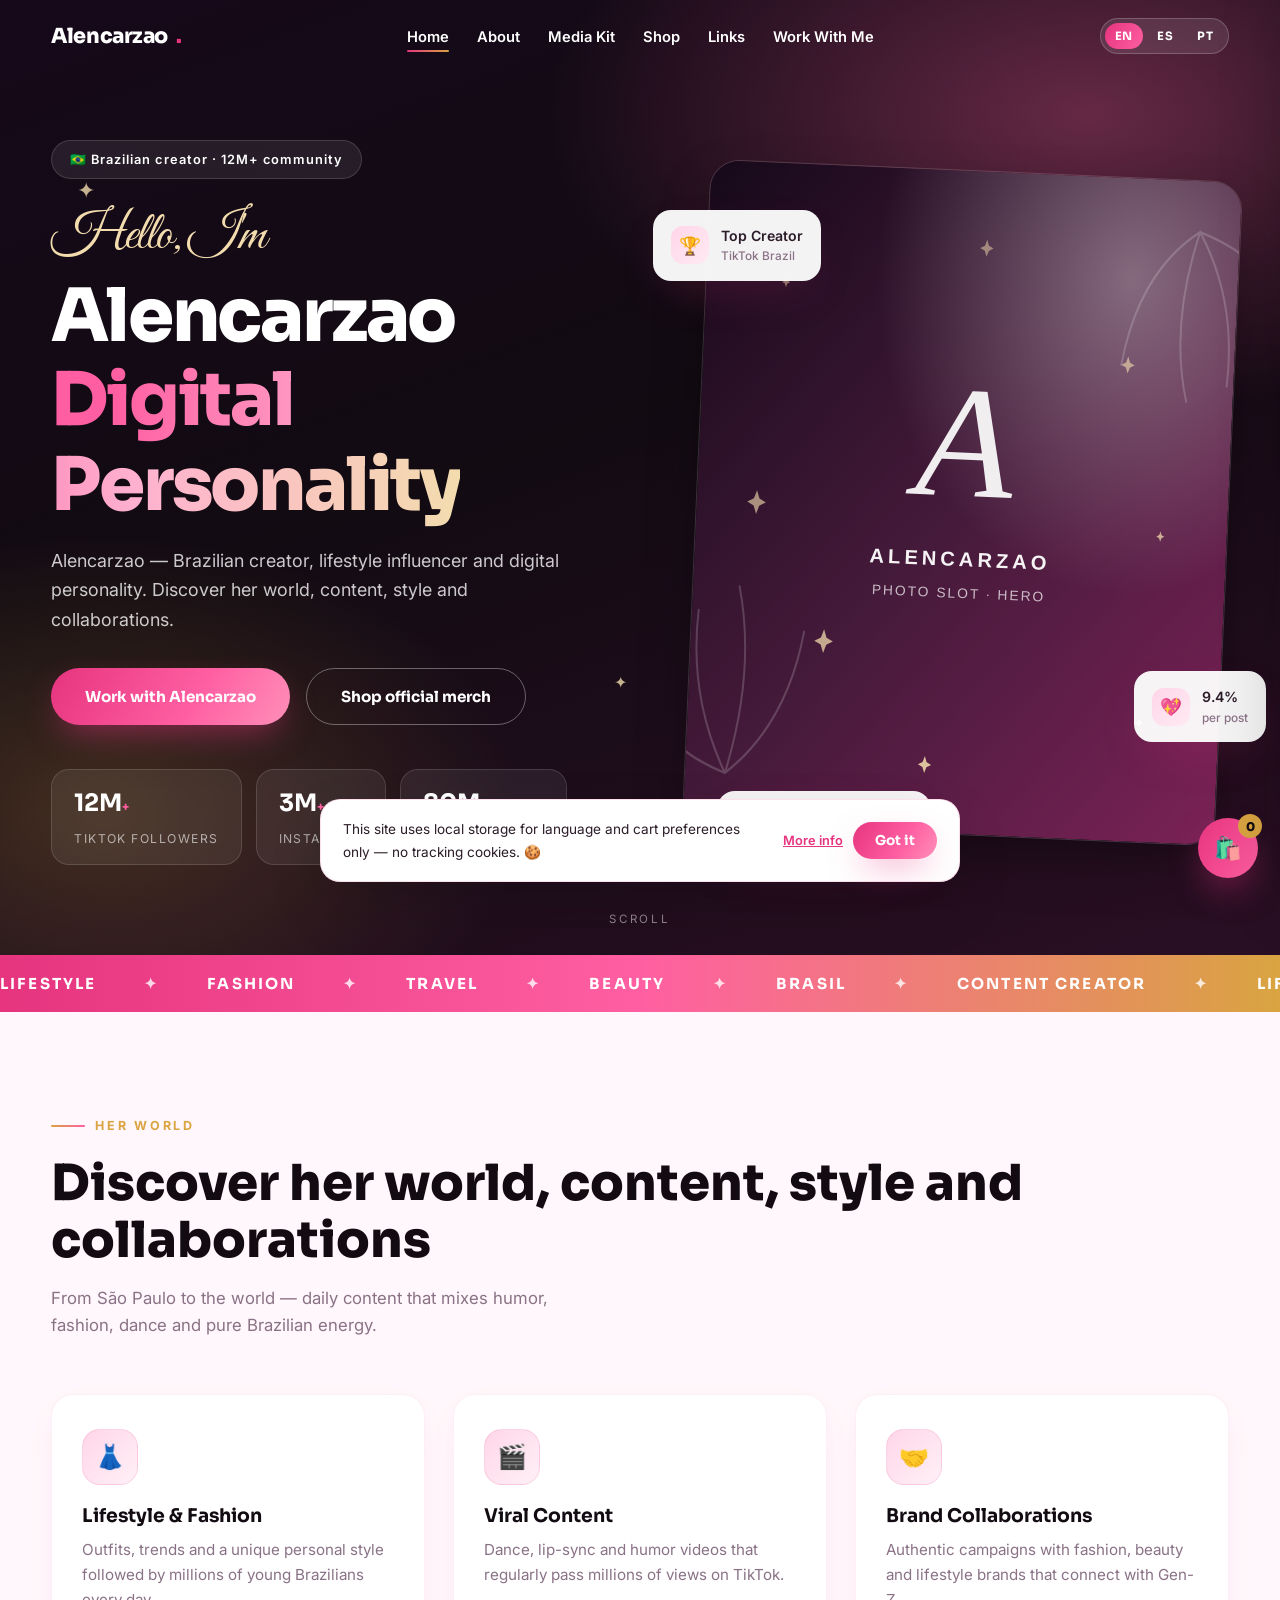
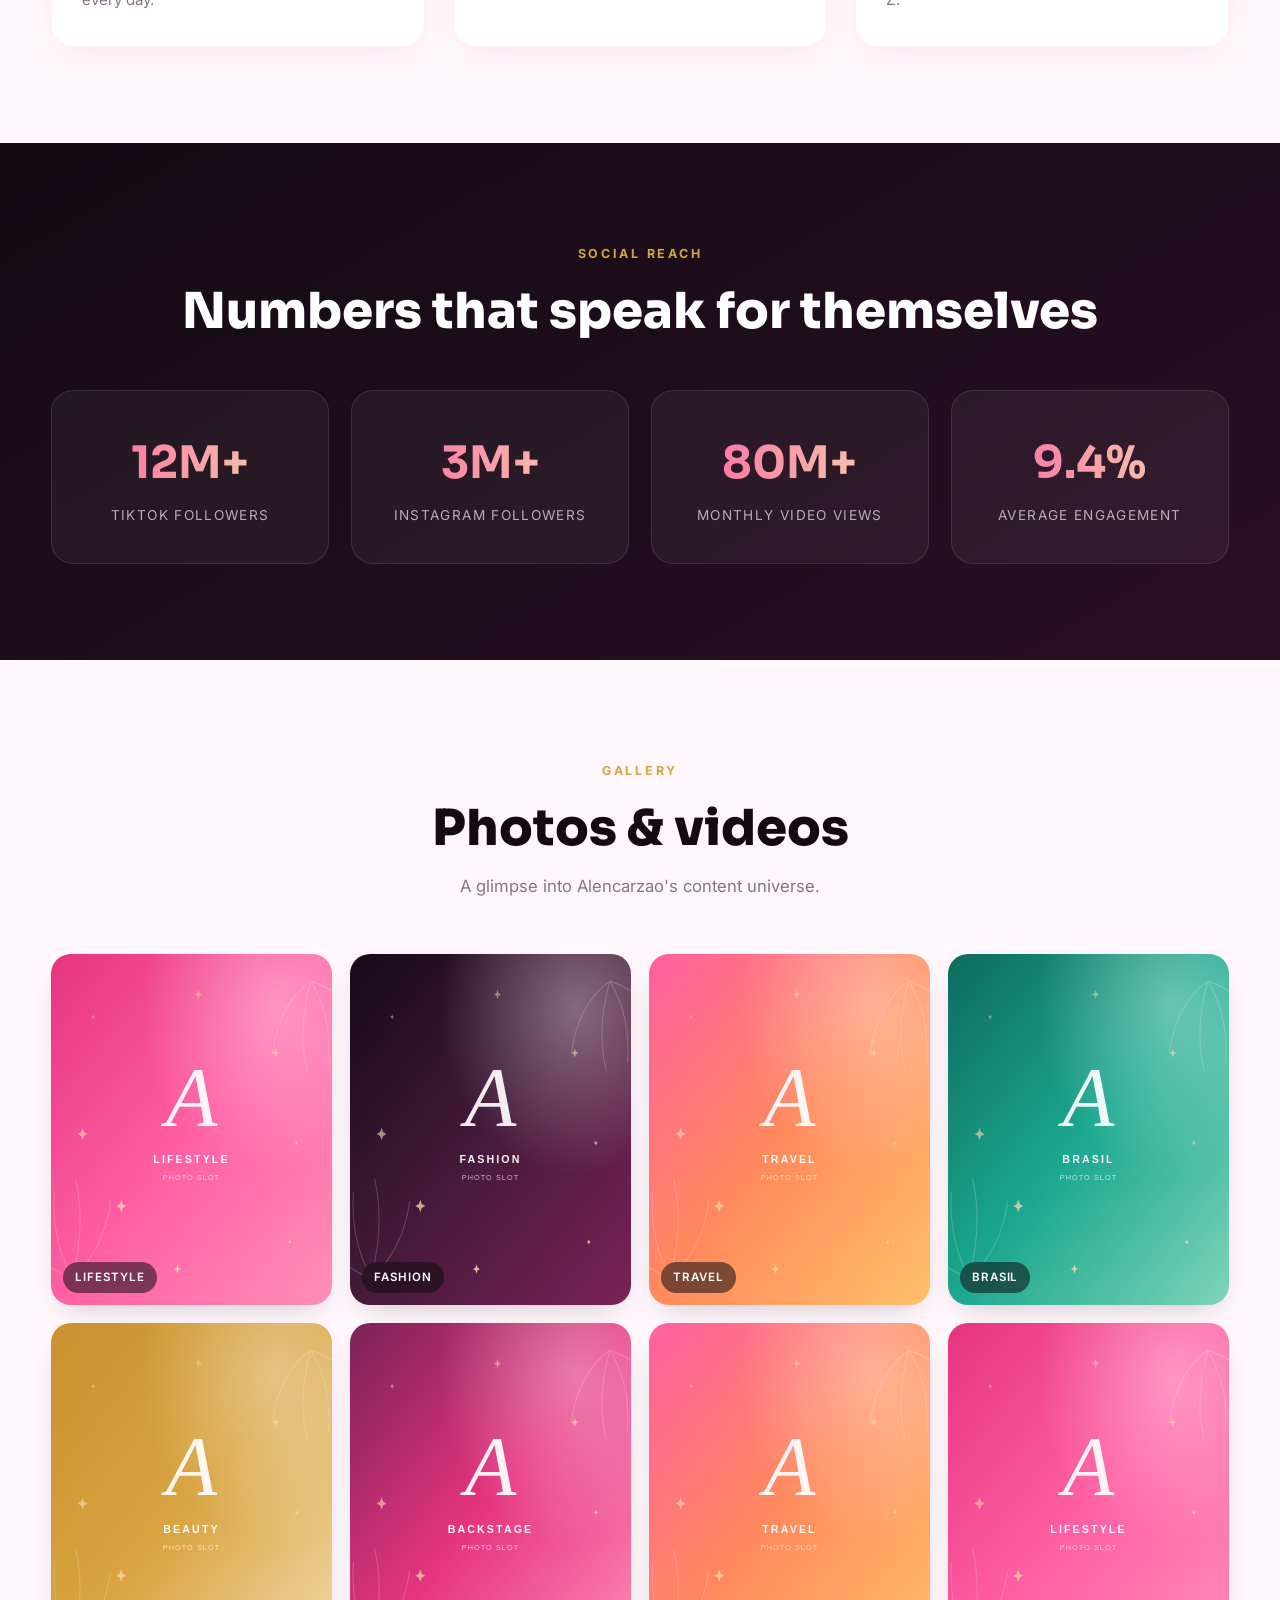
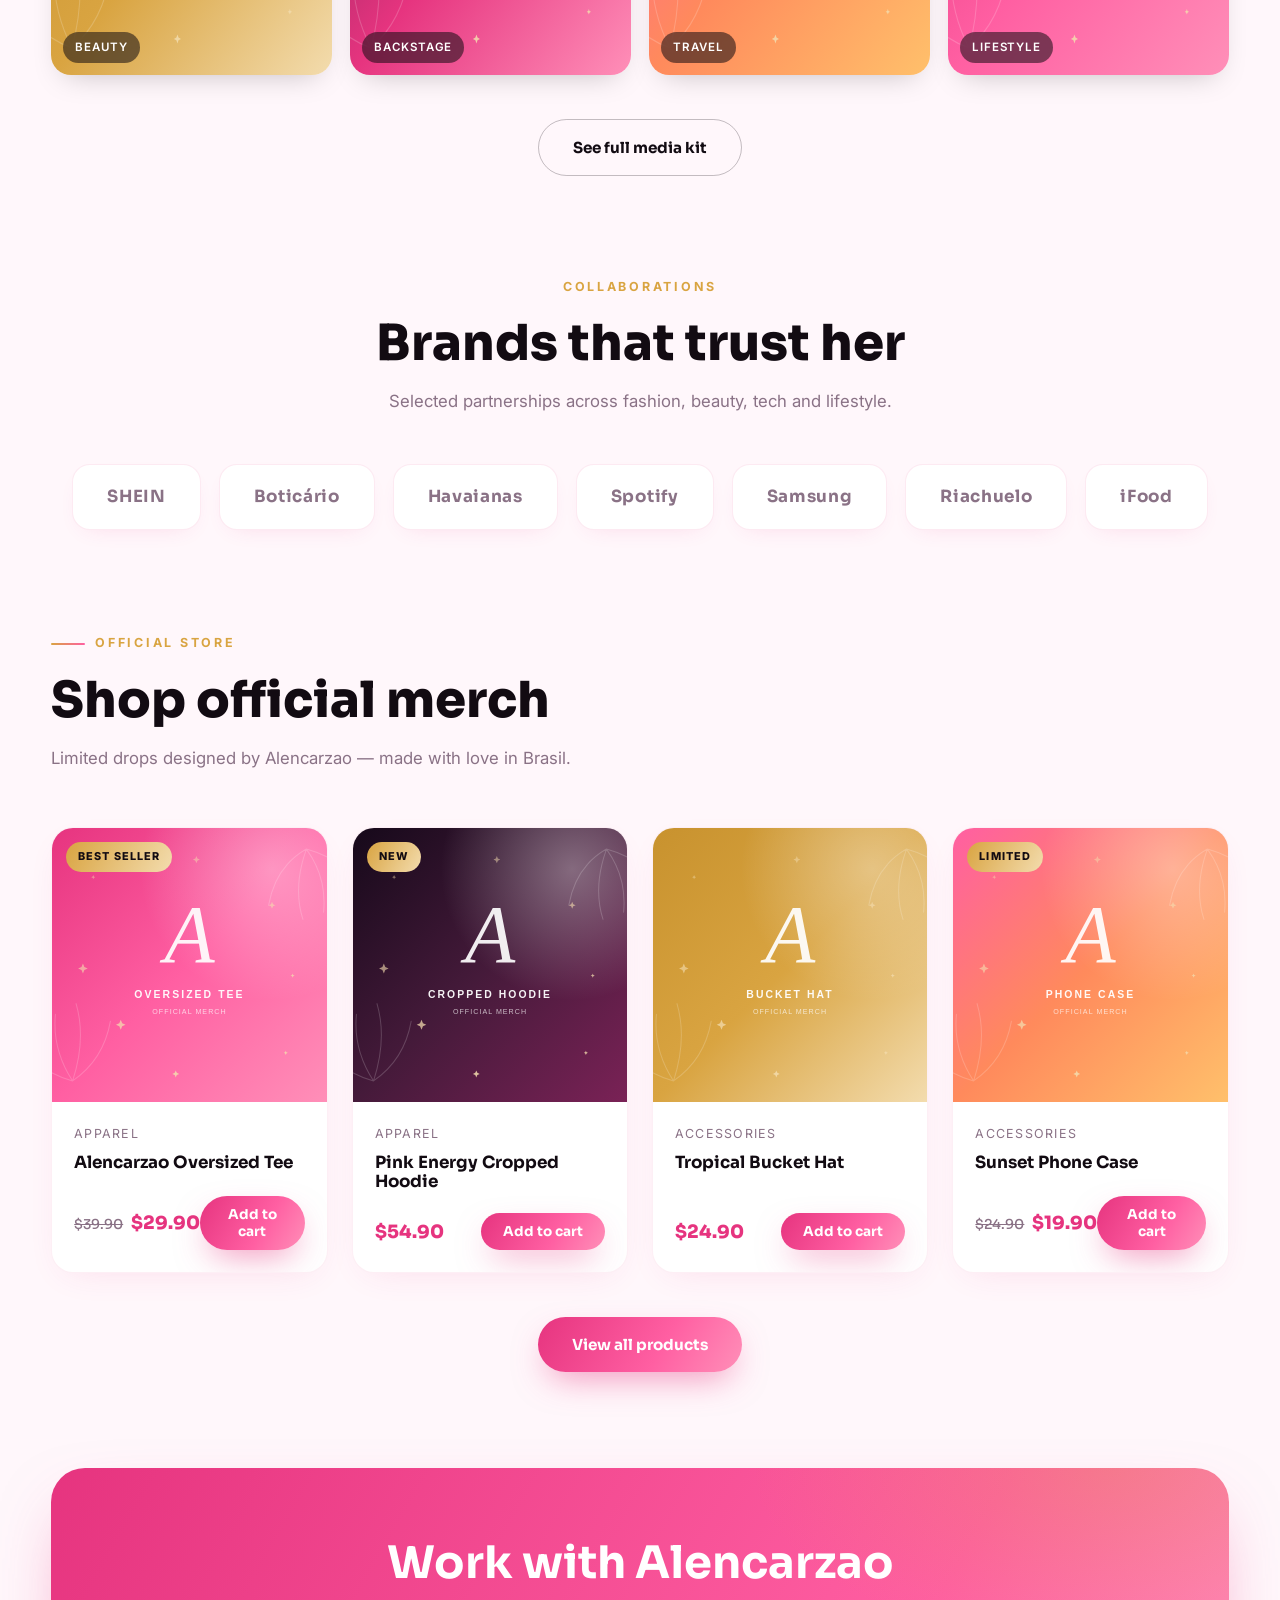
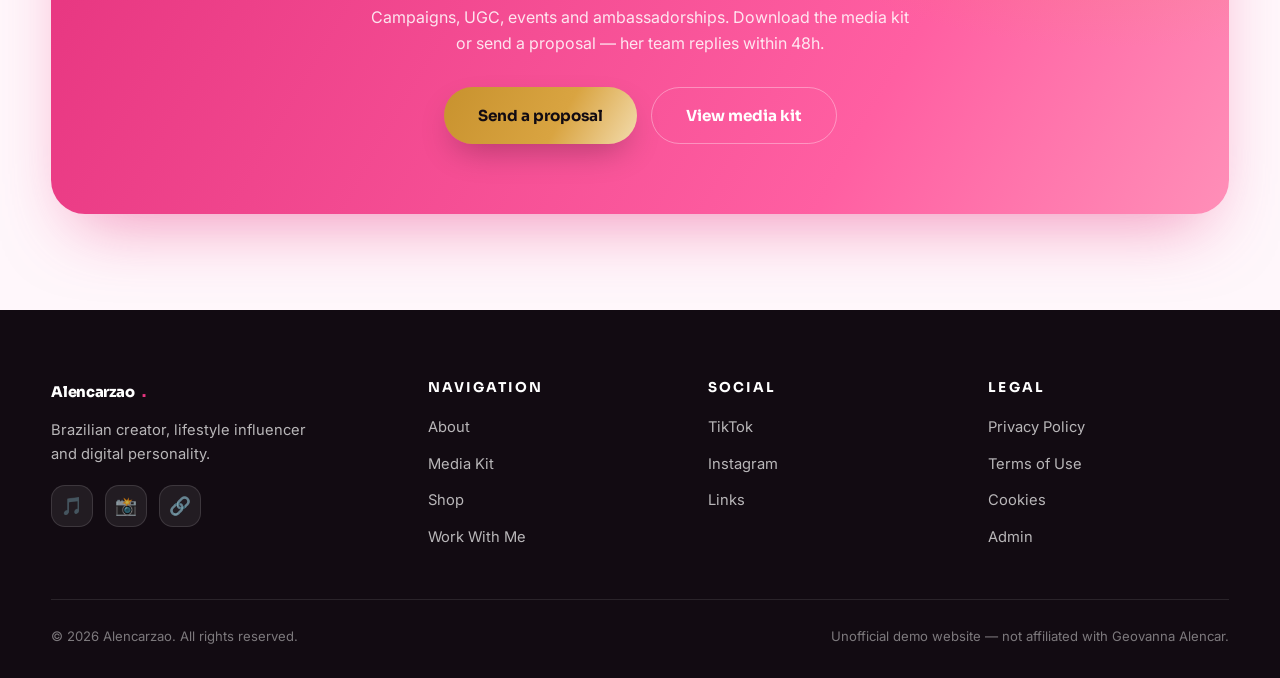
==== commit 216d8e65: "Add legal page, cookie notice, demo disclaimer and remove visible email - New legal.html: demo discl" ====
--- a/index.html
+++ b/index.html
@@ -224,15 +224,16 @@
         <div>
           <h4 data-i18n="footer.legal">Legal</h4>
           <ul>
-            <li><a href="#" data-i18n="footer.privacy">Privacy Policy</a></li>
-            <li><a href="#" data-i18n="footer.terms">Terms of Use</a></li>
+            <li><a href="legal.html#privacy" data-i18n="footer.privacy">Privacy Policy</a></li>
+            <li><a href="legal.html#terms" data-i18n="footer.terms">Terms of Use</a></li>
+            <li><a href="legal.html#cookies" data-i18n="footer.cookies">Cookies</a></li>
             <li><a href="admin/" data-i18n="footer.admin">Admin</a></li>
           </ul>
         </div>
       </div>
       <div class="footer-bottom">
         <span>© 2026 Alencarzao. <span data-i18n="footer.rights">All rights reserved.</span></span>
-        <span><span data-i18n="footer.made">Official website</span> · alencarzao.com</span>
+        <span data-i18n="footer.demo">Unofficial demo website — not affiliated with Geovanna Alencar.</span>
       </div>
     </div>
   </footer>
--- a/assets/css/style.css
+++ b/assets/css/style.css
@@ -445,6 +445,20 @@
 }
 .toast.show { transform: translateX(-50%) translateY(0); opacity: 1; }
 
+/* ---------- Cookie banner ---------- */
+.cookie-banner {
+  position: fixed; left: 50%; bottom: 18px; transform: translateX(-50%) translateY(140%);
+  width: min(640px, calc(100% - 28px)); z-index: 400;
+  background: #fff; border-radius: 20px; padding: 18px 22px;
+  border: 1px solid rgba(230, 52, 127, .15); box-shadow: 0 24px 60px -16px rgba(18, 11, 18, .35);
+  display: flex; align-items: center; gap: 16px; flex-wrap: wrap;
+  transition: transform .5s cubic-bezier(.2, .8, .2, 1);
+}
+.cookie-banner.show { transform: translateX(-50%) translateY(0); }
+.cookie-banner p { flex: 1 1 260px; font-size: .85rem; color: var(--ink); margin: 0; }
+.cookie-banner .cookie-actions { display: flex; gap: 10px; align-items: center; }
+.cookie-banner a { font-size: .8rem; font-weight: 600; color: var(--pink-deep); text-decoration: underline; }
+
 /* ---------- Responsive ---------- */
 @media (max-width: 1020px) {
   .grid-4, .gallery-grid { grid-template-columns: repeat(2, 1fr); }
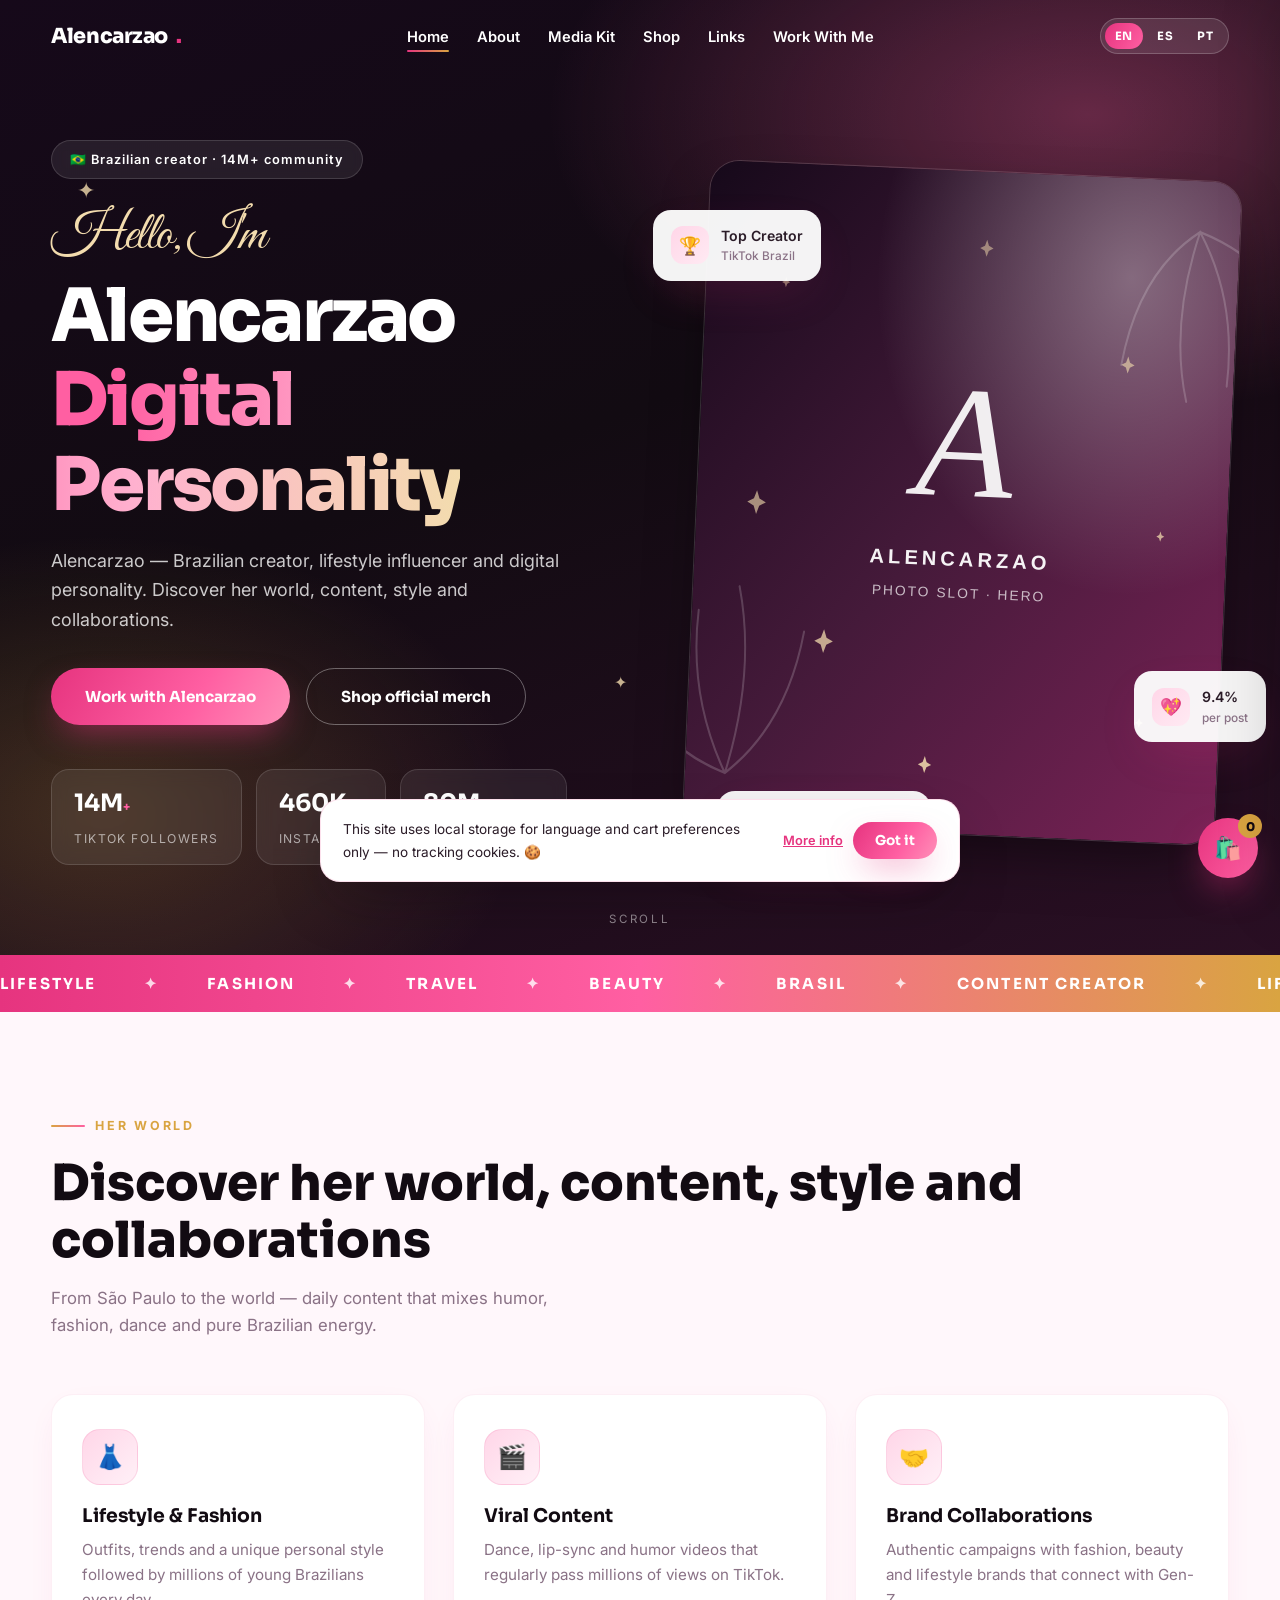
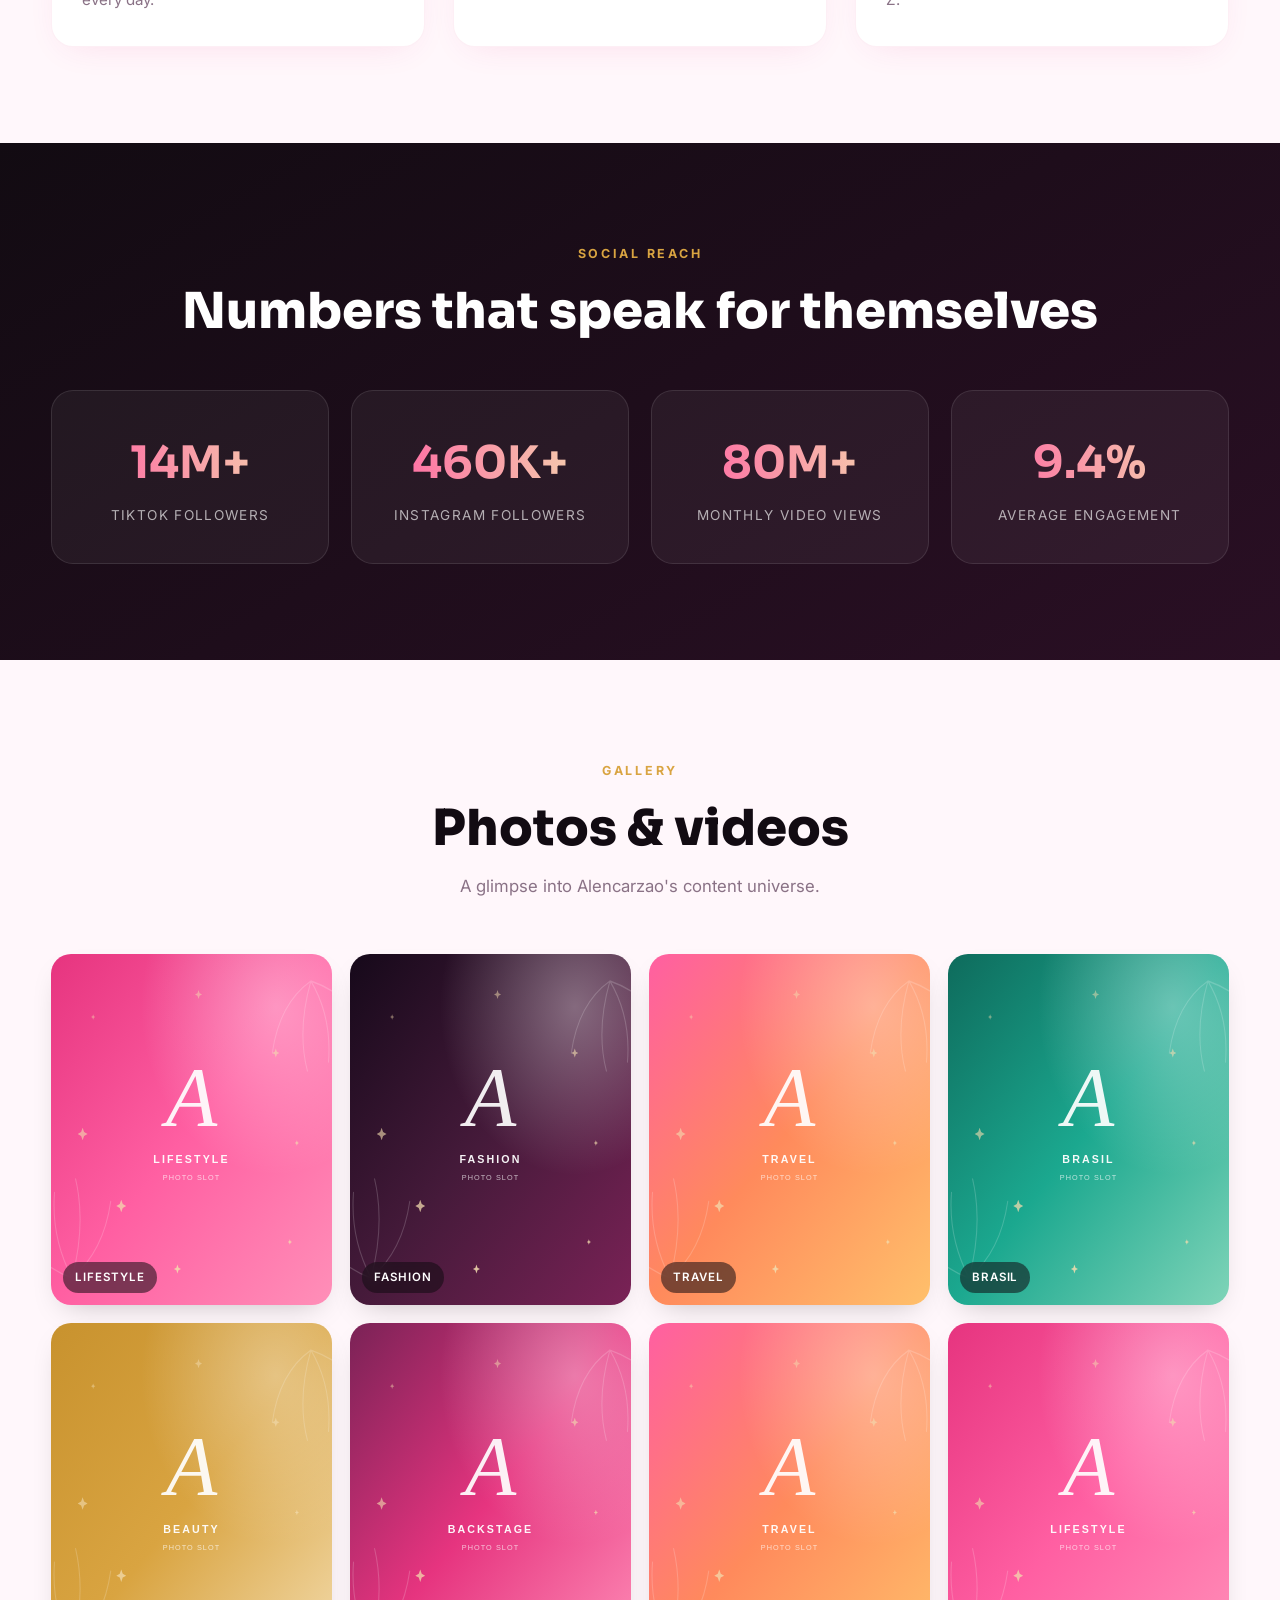
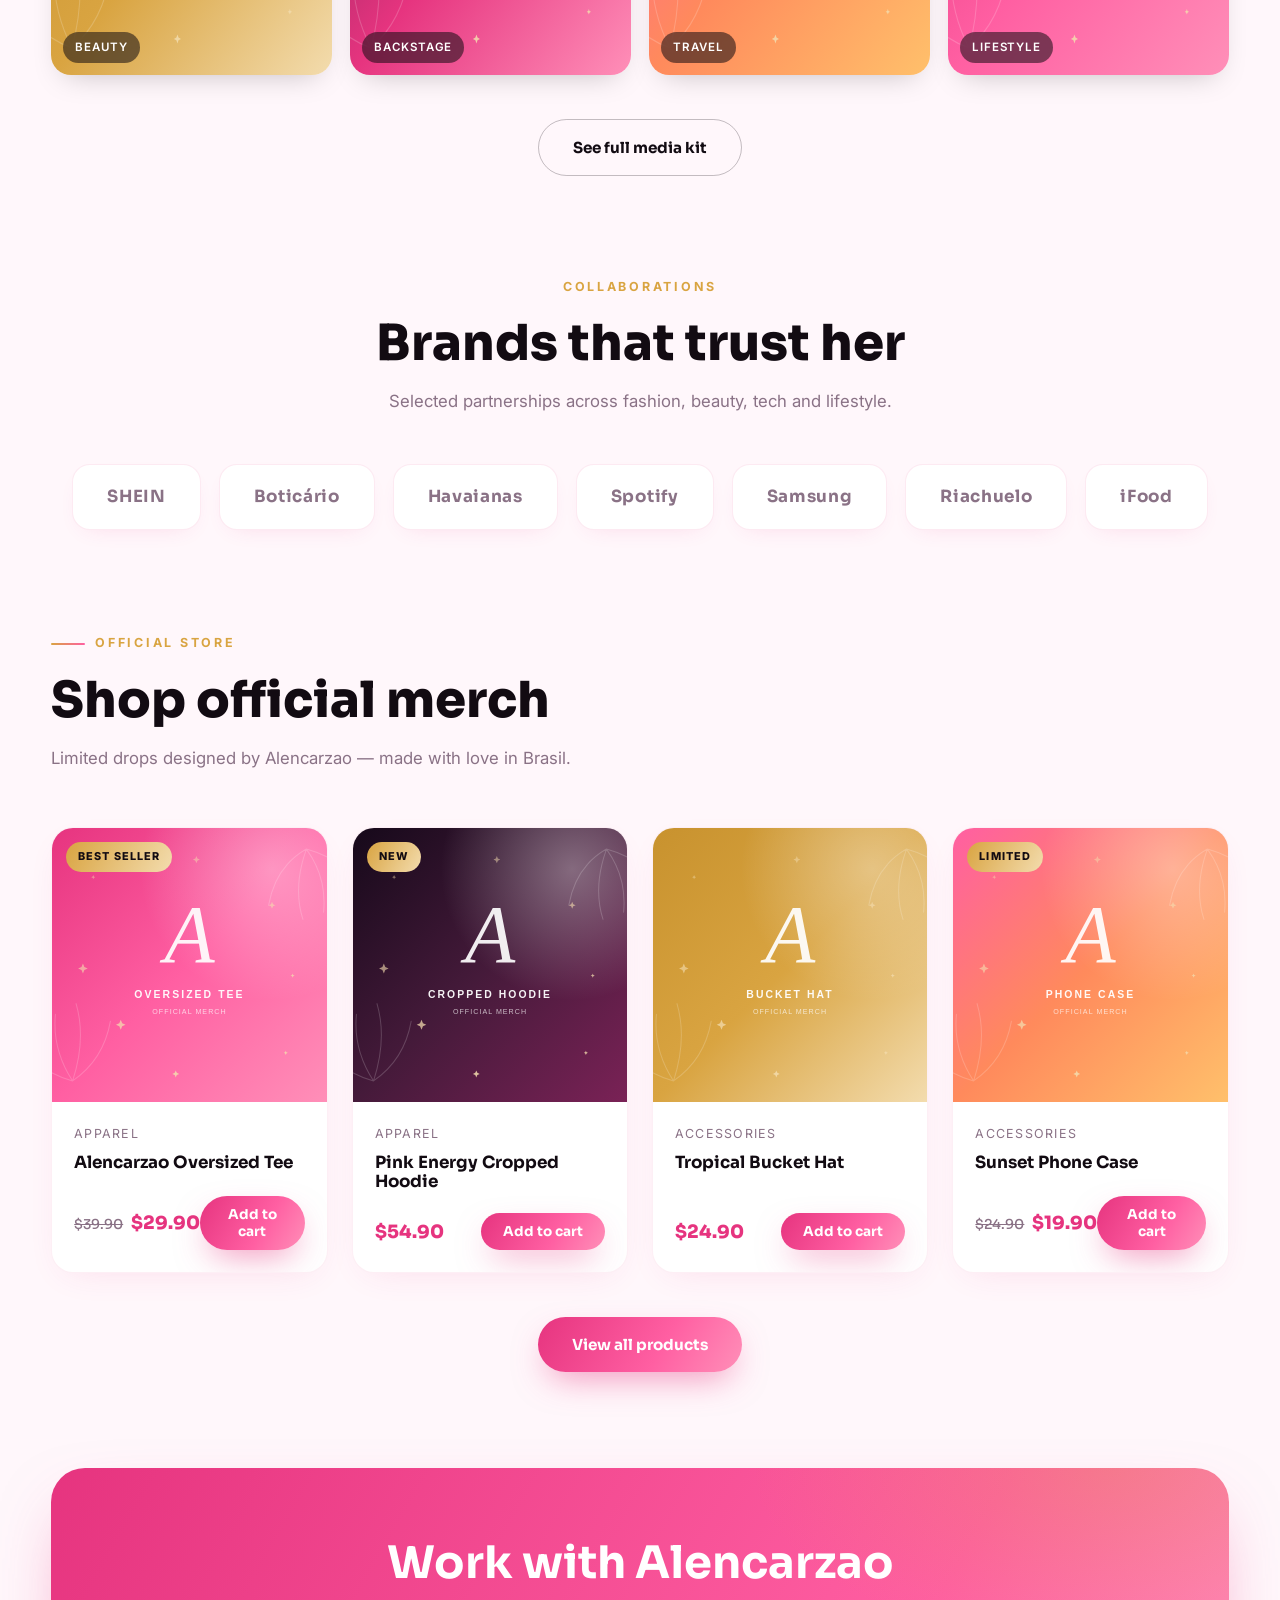
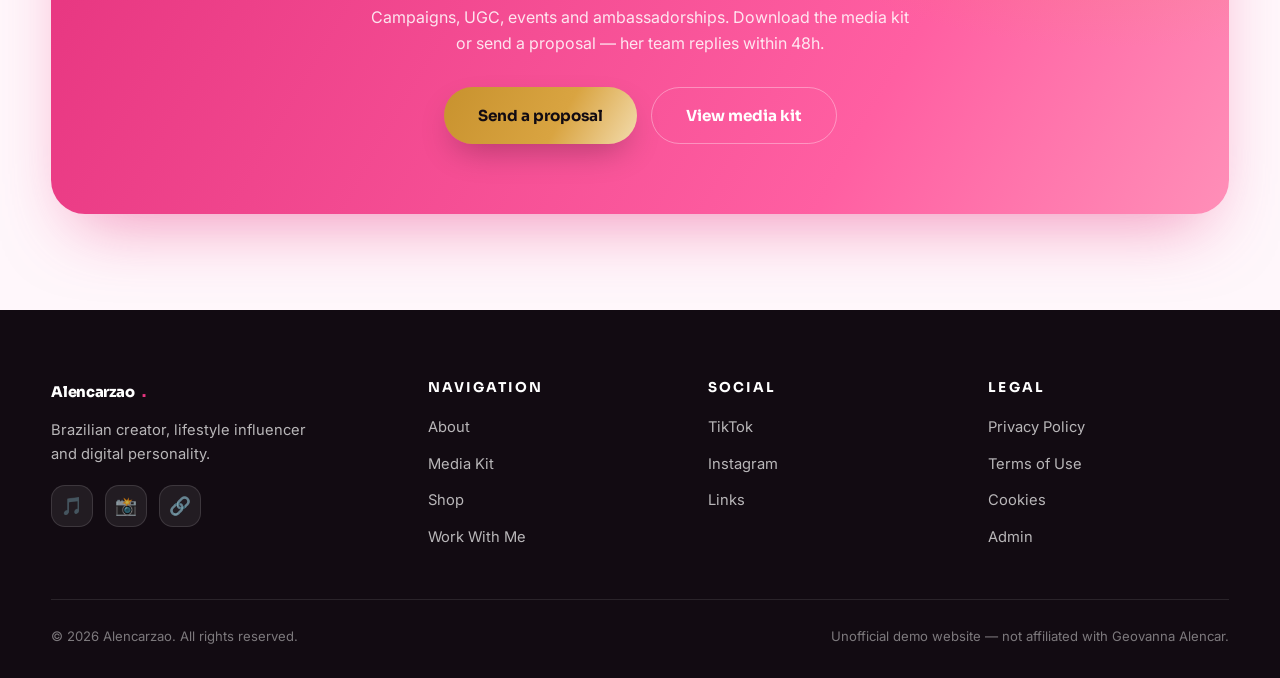
==== commit 1abf488a: "Update social stats to current numbers: 14M TikTok, 460K Instagram (@oterrordorioo), 73K YouTube htt" ====
--- a/index.html
+++ b/index.html
@@ -6,9 +6,10 @@
   <title>Alencarzao — Brazilian Creator & Digital Personality | Official Site</title>
   <meta name="description" content="Alencarzao — Brazilian creator, lifestyle influencer and digital personality. Discover her world, content, style and collaborations. Shop official merch.">
   <meta property="og:title" content="Alencarzao — Official Site">
-  <meta property="og:description" content="Brazilian creator, lifestyle influencer and digital personality. 12M+ community.">
+  <meta property="og:description" content="Brazilian creator, lifestyle influencer and digital personality. 14M+ community.">
   <meta property="og:type" content="website">
-  <meta property="og:url" content="https://alencarzao.com">
+  <meta property="og:url" content="https://www.alencarzao.com">
+  <link rel="canonical" href="https://www.alencarzao.com/">
   <link rel="icon" href="data:image/svg+xml,<svg xmlns='http://www.w3.org/2000/svg' viewBox='0 0 100 100'><text y='.9em' font-size='90'>💖</text></svg>">
   <link rel="preconnect" href="https://fonts.googleapis.com">
   <link rel="preconnect" href="https://fonts.gstatic.com" crossorigin>
@@ -49,7 +50,7 @@
     <span class="sparkle" style="top:30%; right:8%; font-size:1.2rem; animation-delay:2s;">✦</span>
     <div class="container">
       <div class="hero-text">
-        <span class="hero-kicker" data-i18n="hero.kicker">🇧🇷 Brazilian creator · 12M+ community</span>
+        <span class="hero-kicker" data-i18n="hero.kicker">🇧🇷 Brazilian creator · 14M+ community</span>
         <h1>
           <span class="script" data-i18n="hero.title.script">Hello, I'm</span>
           <span data-i18n="hero.title.main">Alencarzao</span><br>
@@ -61,8 +62,8 @@
           <a href="shop.html" class="btn btn-ghost on-dark" data-i18n="hero.cta.shop">Shop official merch</a>
         </div>
         <div class="hero-stats">
-          <div class="stat-pill"><b>12M<span class="plus">+</span></b><span data-i18n="hero.stat.tiktok">TikTok followers</span></div>
-          <div class="stat-pill"><b>3M<span class="plus">+</span></b><span data-i18n="hero.stat.ig">Instagram</span></div>
+          <div class="stat-pill"><b>14M<span class="plus">+</span></b><span data-i18n="hero.stat.tiktok">TikTok followers</span></div>
+          <div class="stat-pill"><b>460K<span class="plus">+</span></b><span data-i18n="hero.stat.ig">Instagram</span></div>
           <div class="stat-pill"><b>80M<span class="plus">+</span></b><span data-i18n="hero.stat.views">Monthly views</span></div>
         </div>
       </div>
@@ -110,8 +111,8 @@
         <h2 class="section-title" data-i18n="stats.title">Numbers that speak for themselves</h2>
       </div>
       <div class="stats-grid">
-        <div class="stat-big reveal"><b>12M+</b><span data-i18n="stats.tiktok">TikTok followers</span></div>
-        <div class="stat-big reveal reveal-d1"><b>3M+</b><span data-i18n="stats.ig">Instagram followers</span></div>
+        <div class="stat-big reveal"><b>14M+</b><span data-i18n="stats.tiktok">TikTok followers</span></div>
+        <div class="stat-big reveal reveal-d1"><b>460K+</b><span data-i18n="stats.ig">Instagram followers</span></div>
         <div class="stat-big reveal reveal-d2"><b>80M+</b><span data-i18n="stats.views">Monthly video views</span></div>
         <div class="stat-big reveal reveal-d3"><b>9.4%</b><span data-i18n="stats.eng">Average engagement</span></div>
       </div>
@@ -200,7 +201,7 @@
           <p style="font-size:.92rem; max-width:280px;" data-i18n="footer.tagline">Brazilian creator, lifestyle influencer and digital personality.</p>
           <div class="social-row">
             <a href="https://www.tiktok.com/@rigbylokaporradeira" target="_blank" rel="noopener" aria-label="TikTok">🎵</a>
-            <a href="https://www.instagram.com/alencarzaoficial/" target="_blank" rel="noopener" aria-label="Instagram">📸</a>
+            <a href="https://www.instagram.com/oterrordorioo/" target="_blank" rel="noopener" aria-label="Instagram">📸</a>
             <a href="links.html" aria-label="Links">🔗</a>
           </div>
         </div>
@@ -217,7 +218,7 @@
           <h4 data-i18n="footer.social">Social</h4>
           <ul>
             <li><a href="https://www.tiktok.com/@rigbylokaporradeira" target="_blank" rel="noopener">TikTok</a></li>
-            <li><a href="https://www.instagram.com/alencarzaoficial/" target="_blank" rel="noopener">Instagram</a></li>
+            <li><a href="https://www.instagram.com/oterrordorioo/" target="_blank" rel="noopener">Instagram</a></li>
             <li><a href="links.html" data-i18n="nav.links">Links</a></li>
           </ul>
         </div>
